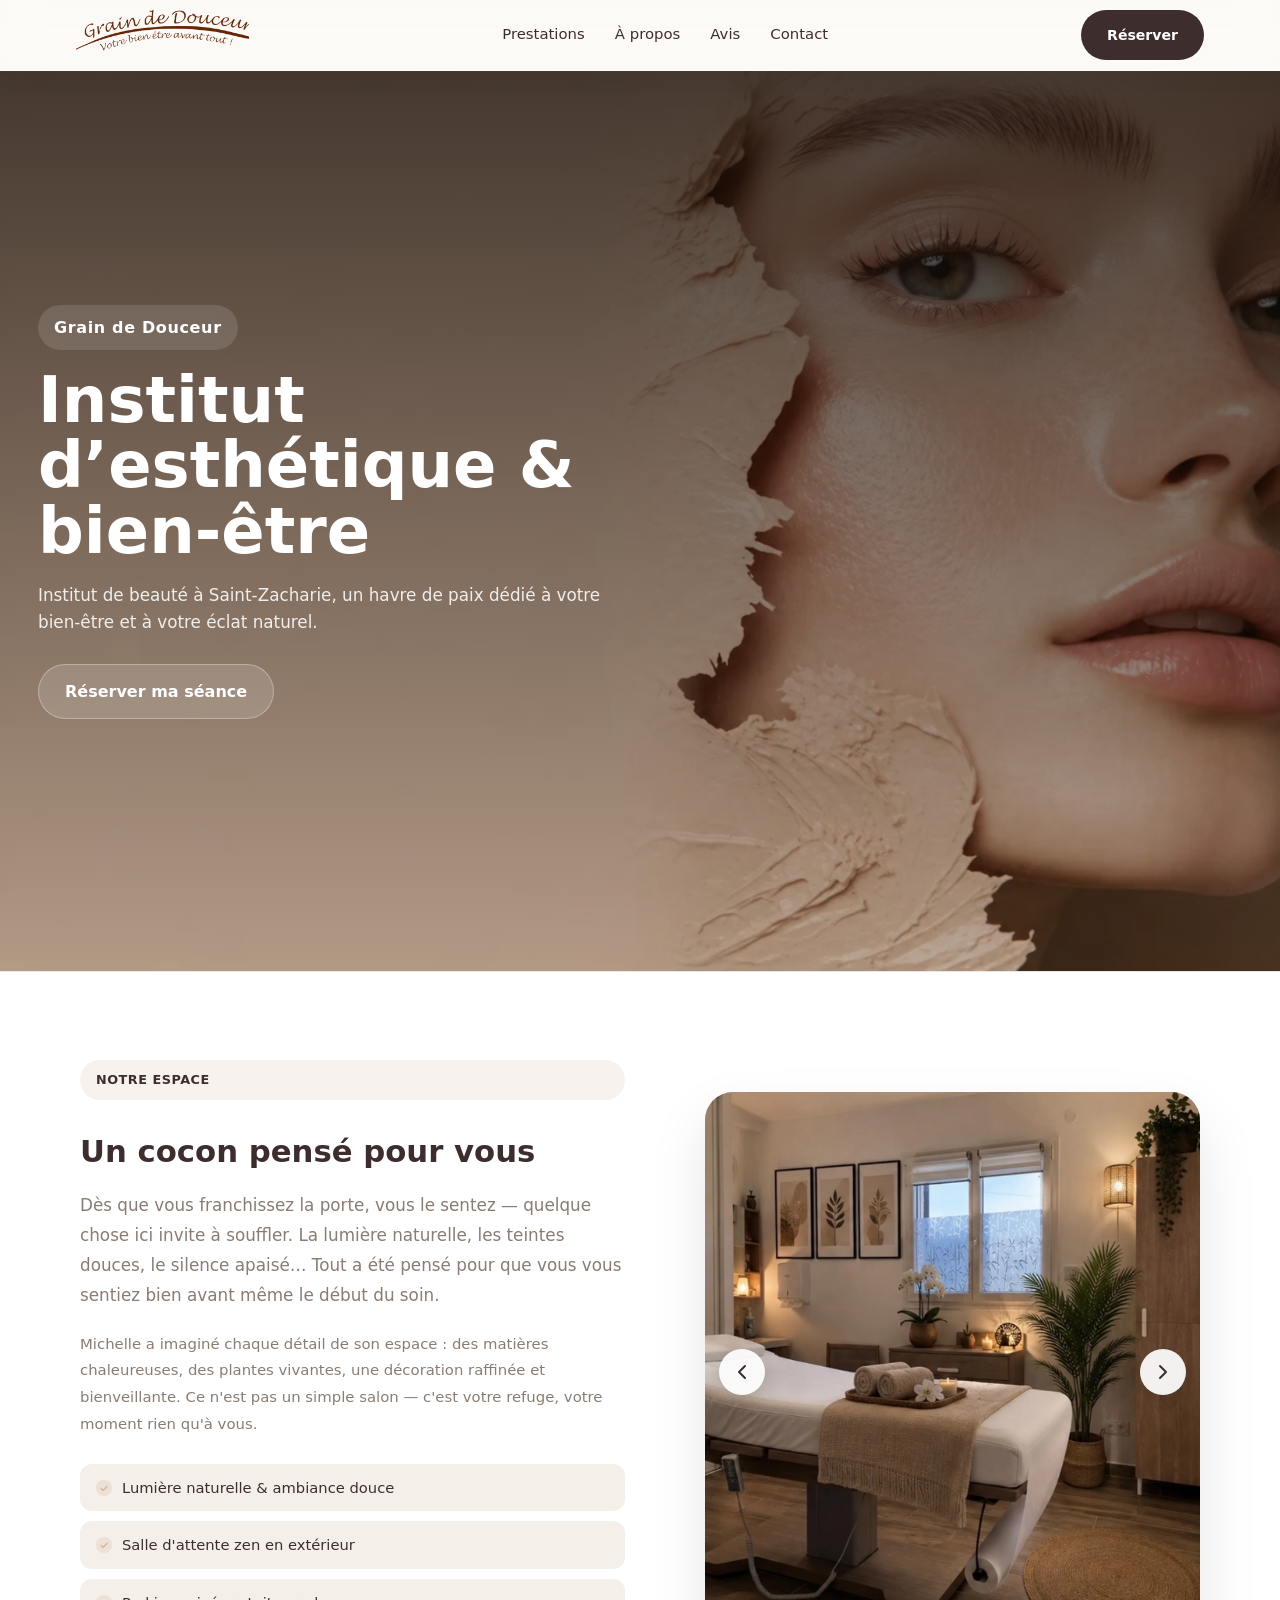
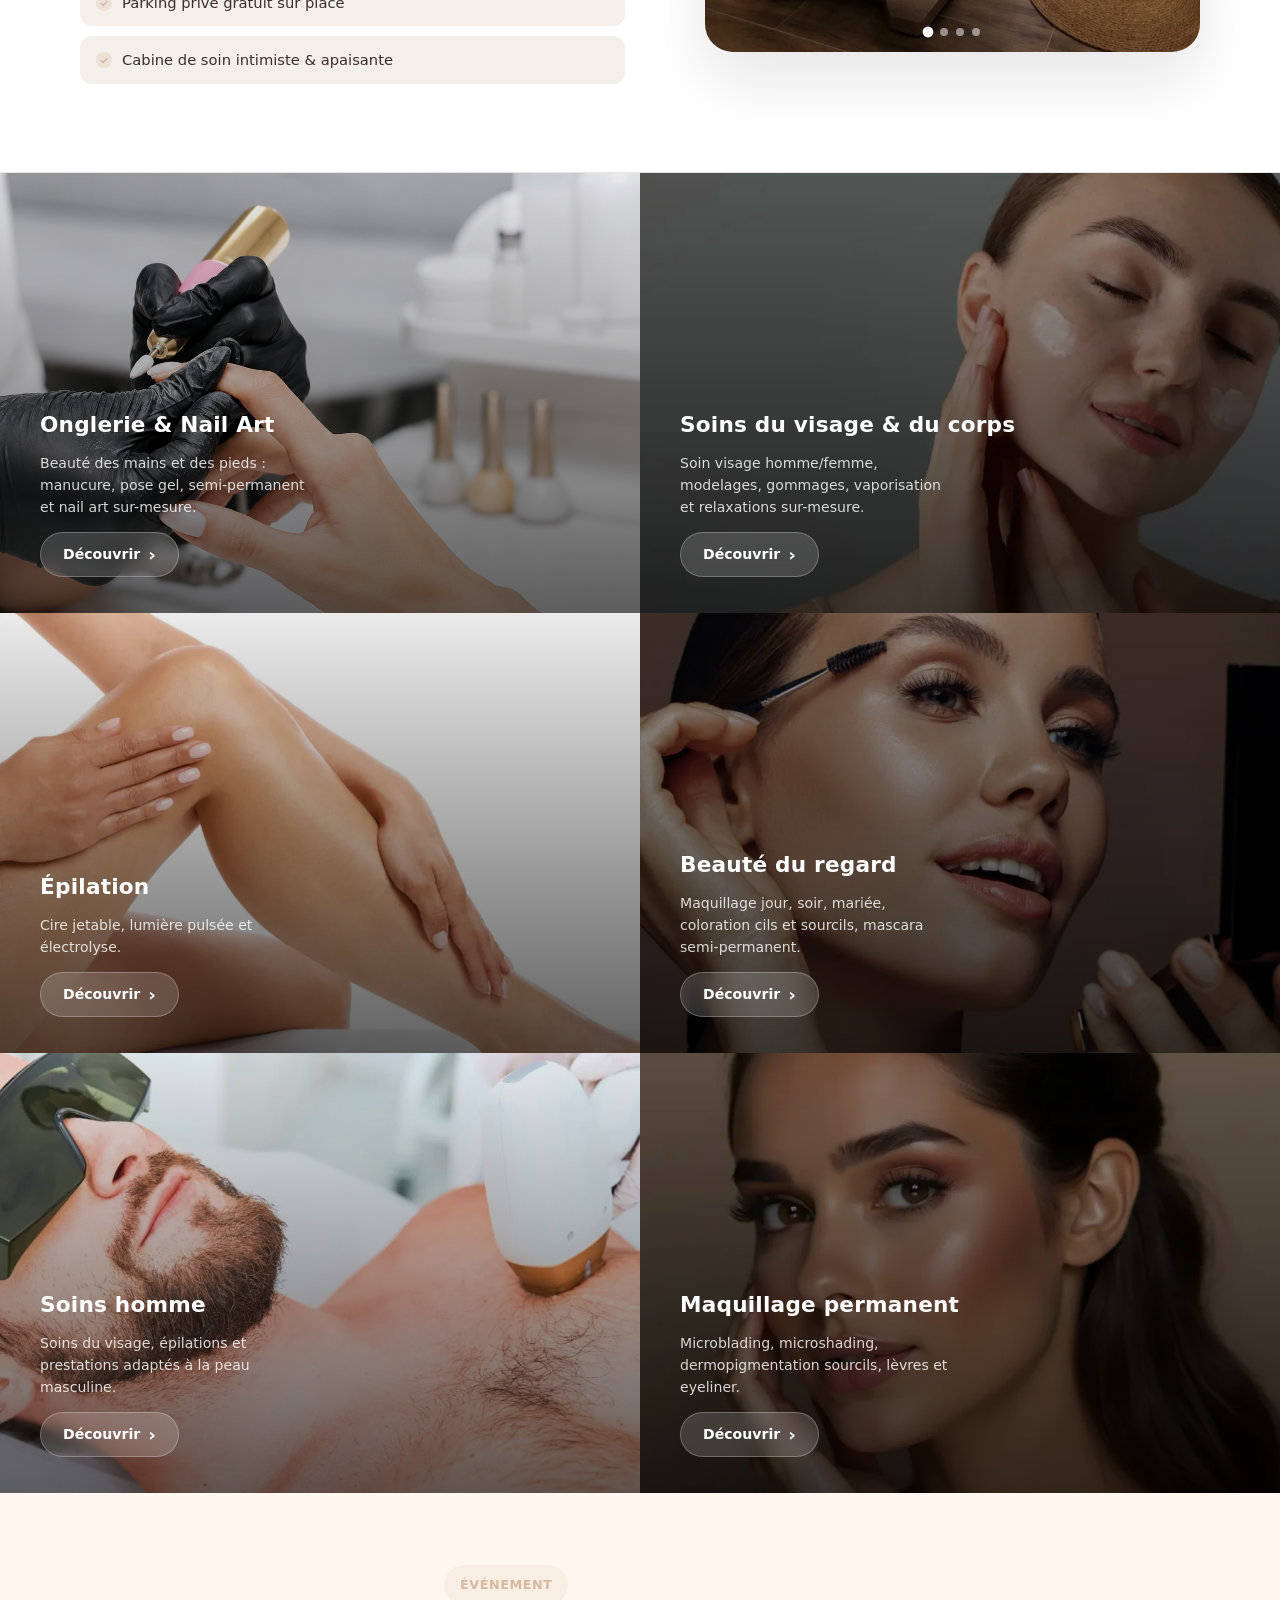
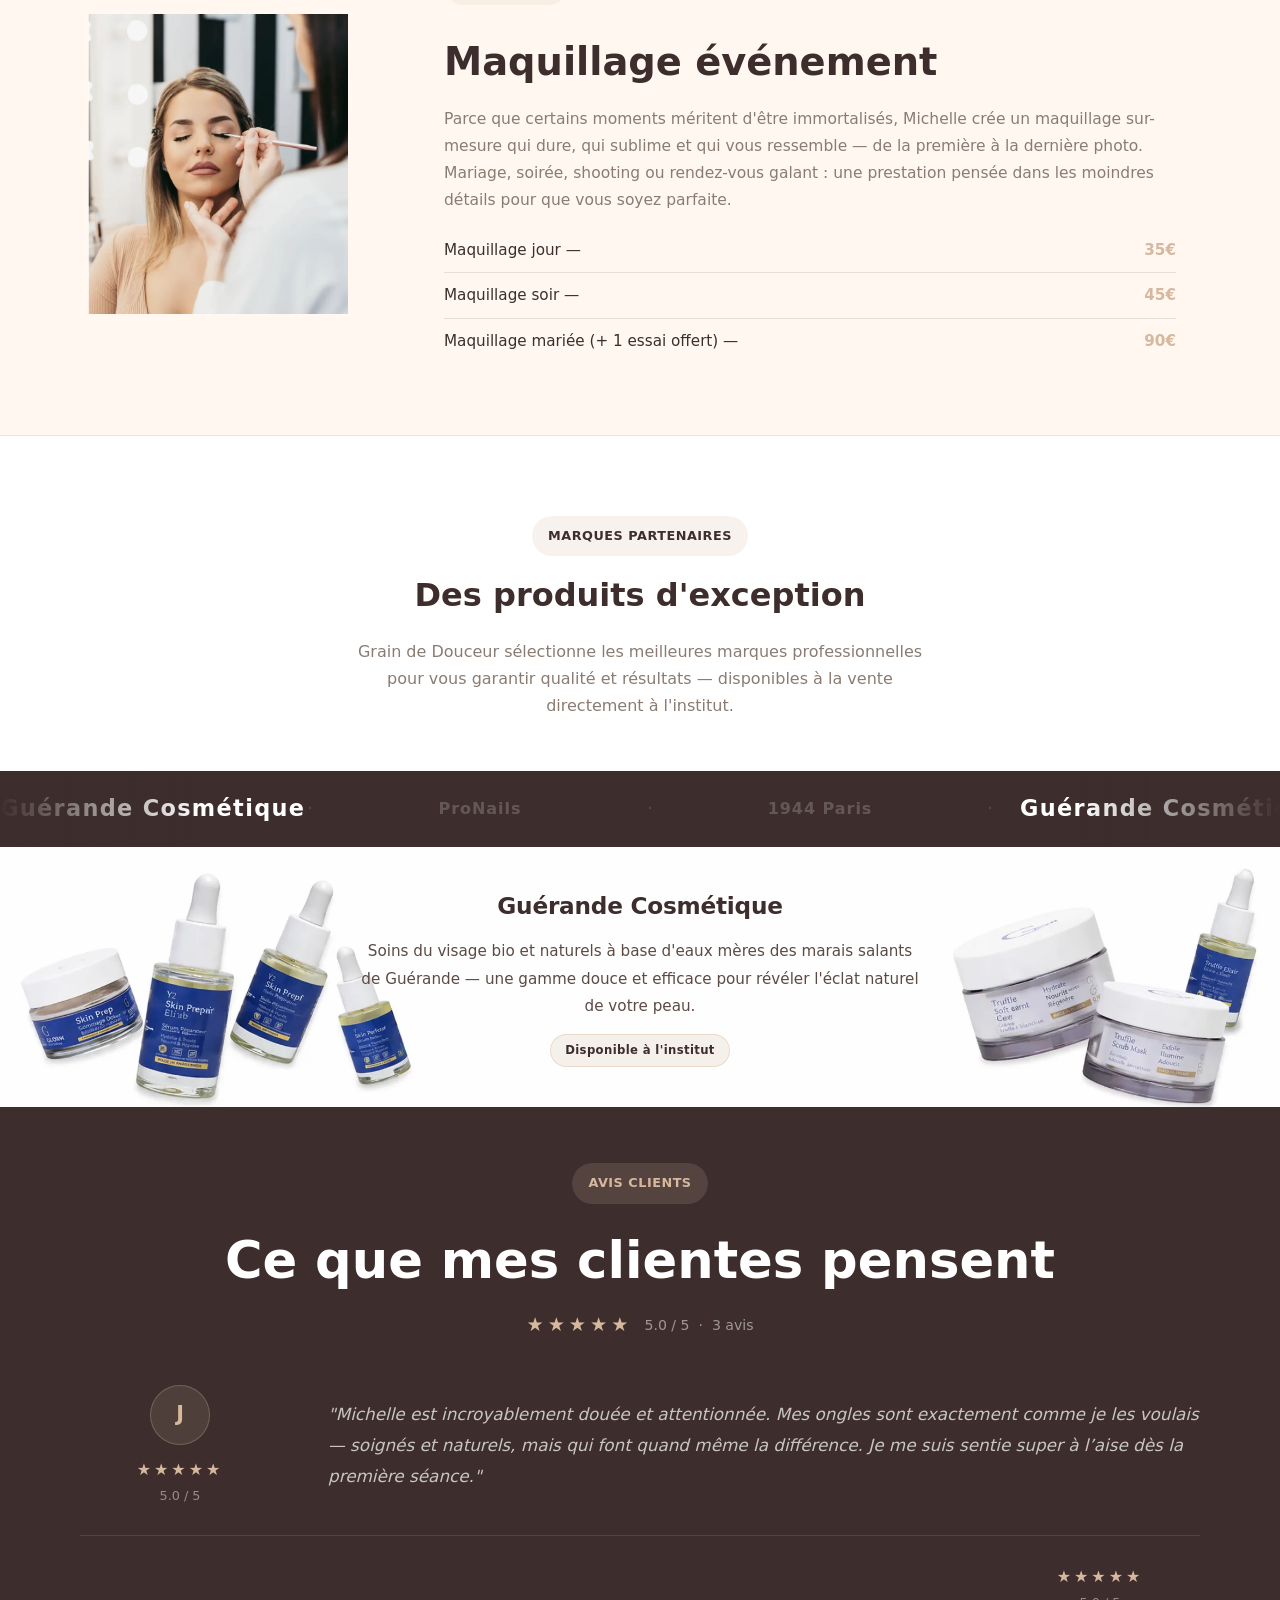
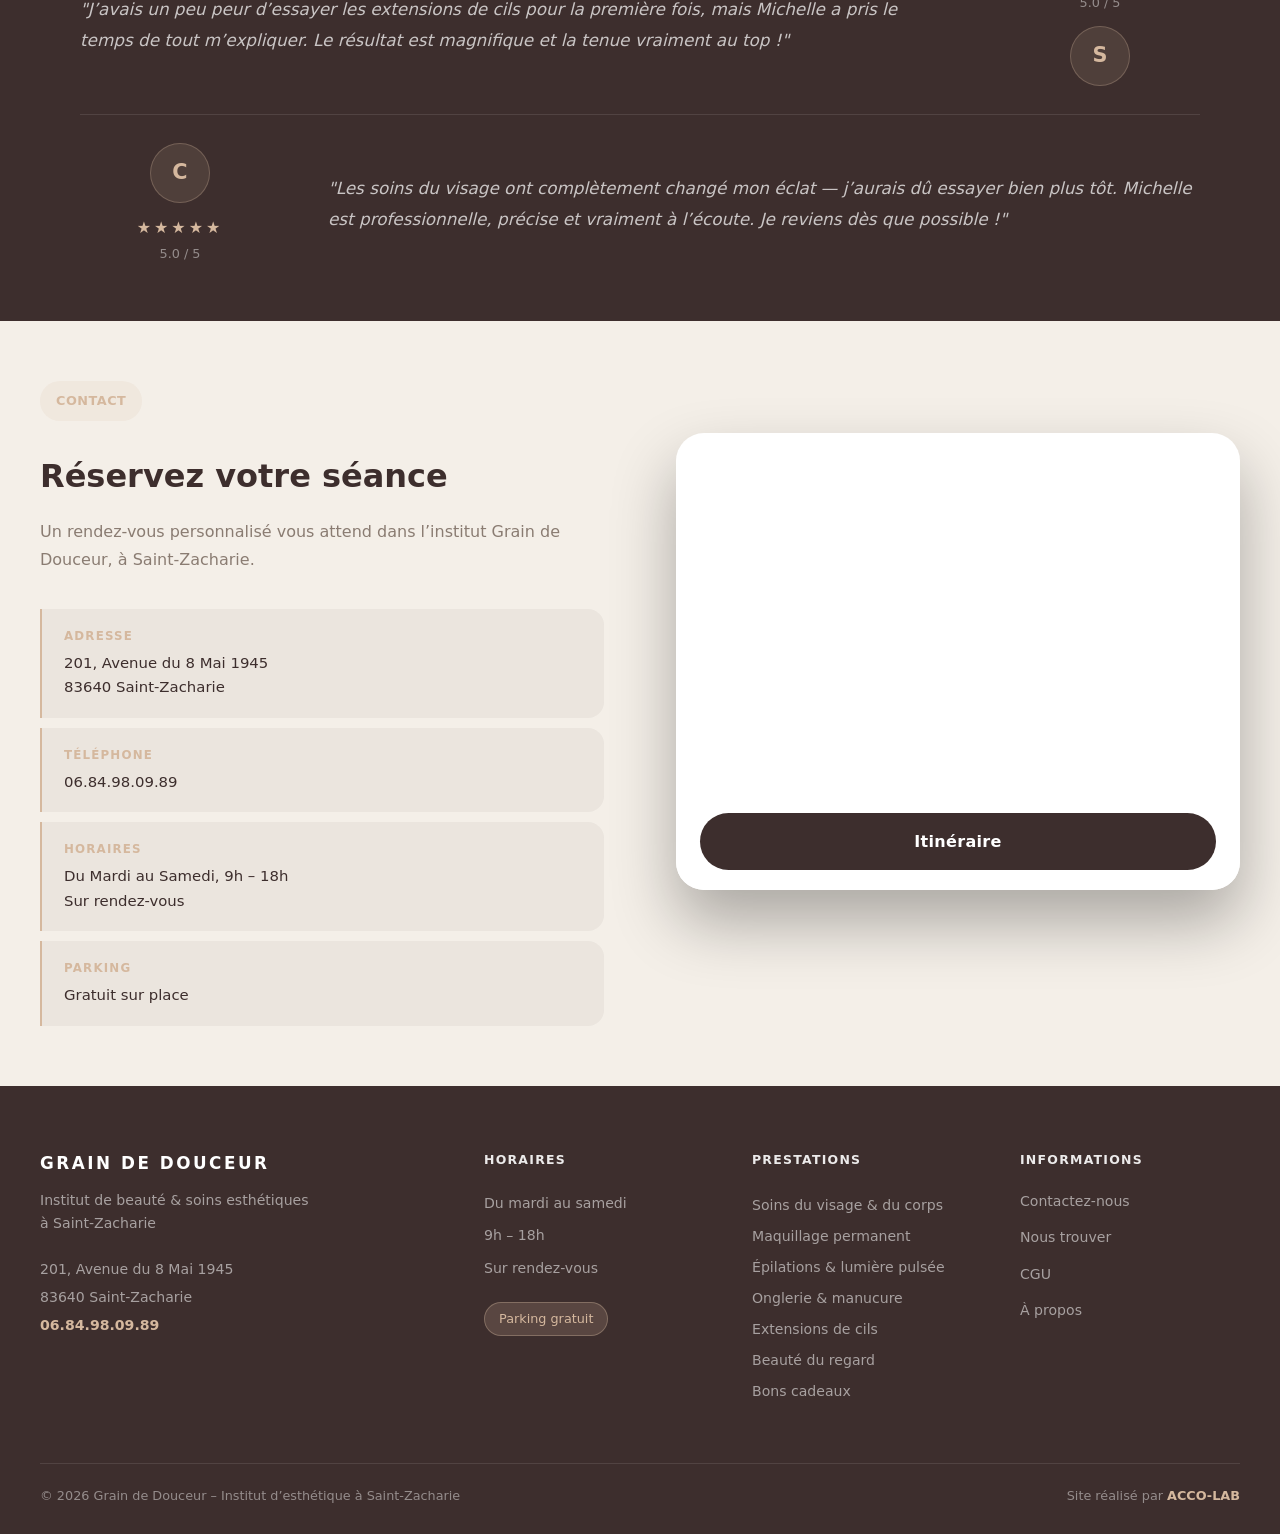
==== index.html @ 0d2d26eb "Map : zoom amélioré + bouton Itinéraire vers l'adresse du salon Co-Authored-By: Claude Sonnet 4.6 <n" ====
<!DOCTYPE html>
<html lang="fr">
<head>
  <meta charset="UTF-8" />
  <meta name="viewport" content="width=device-width, initial-scale=1.0" />
  <title>Esthéticienne - Page de présentation</title>
  <link rel="icon" type="image/x-icon" href="favicon.ico">
  <link rel="icon" type="image/png" sizes="32x32" href="image/favicon-32.png">
  <link rel="apple-touch-icon" sizes="180x180" href="image/favicon-180.png">
  <link rel="stylesheet" href="styles.css" />
</head>
<body>
  <header class="topnav">
    <div class="topnav-inner">
      <a href="index.html" class="topnav-logo">
        <img src="image/logo.png" alt="Grain de Douceur">
      </a>
      <nav class="topnav-links">
        <a href="#prestations">Prestations</a>
        <a href="a-propos.html">À propos</a>
        <a href="#avis">Avis</a>
        <a href="#contact">Contact</a>
      </nav>
      <button class="topnav-burger" aria-label="Menu" aria-expanded="false">
        <span></span><span></span><span></span>
      </button>
      <a href="#contact" class="button topnav-cta">Réserver</a>
    </div>
  </header>

  <section class="site-header">
      <div class="site-header-inner">
        <div class="header-copy">
          <span class="header-badge">Grain de Douceur</span>
          <h1>Institut d’esthétique & bien-être</h1>
          <p>Institut de beauté à Saint-Zacharie, un havre de paix dédié à votre bien-être et à votre éclat naturel.</p>
          <a href="#contact" class="button outline">Réserver ma séance</a>
        </div>
      </div>
    </section>

    <section class="lieu-block">
      <div class="lieu-inner">
        <div class="lieu-content">
          <span class="section-label">Notre espace</span>
          <h2>Un cocon pensé pour vous</h2>
          <p class="lieu-lead">Dès que vous franchissez la porte, vous le sentez — quelque chose ici invite à souffler. La lumière naturelle, les teintes douces, le silence apaisé… Tout a été pensé pour que vous vous sentiez bien avant même le début du soin.</p>
          <p class="lieu-text">Michelle a imaginé chaque détail de son espace : des matières chaleureuses, des plantes vivantes, une décoration raffinée et bienveillante. Ce n'est pas un simple salon — c'est votre refuge, votre moment rien qu'à vous.</p>
          <ul class="lieu-features">
            <li>
              <svg width="16" height="16" viewBox="0 0 16 16" fill="none" aria-hidden="true"><circle cx="8" cy="8" r="8" fill="#d5b89e" fill-opacity=".25"/><path d="M5 8.5l2 2 4-4" stroke="#d5b89e" stroke-width="1.5" stroke-linecap="round" stroke-linejoin="round"/></svg>
              Lumière naturelle &amp; ambiance douce
            </li>
            <li>
              <svg width="16" height="16" viewBox="0 0 16 16" fill="none" aria-hidden="true"><circle cx="8" cy="8" r="8" fill="#d5b89e" fill-opacity=".25"/><path d="M5 8.5l2 2 4-4" stroke="#d5b89e" stroke-width="1.5" stroke-linecap="round" stroke-linejoin="round"/></svg>
              Salle d'attente zen en extérieur
            </li>
            <li>
              <svg width="16" height="16" viewBox="0 0 16 16" fill="none" aria-hidden="true"><circle cx="8" cy="8" r="8" fill="#d5b89e" fill-opacity=".25"/><path d="M5 8.5l2 2 4-4" stroke="#d5b89e" stroke-width="1.5" stroke-linecap="round" stroke-linejoin="round"/></svg>
              Parking privé gratuit sur place
            </li>
            <li>
              <svg width="16" height="16" viewBox="0 0 16 16" fill="none" aria-hidden="true"><circle cx="8" cy="8" r="8" fill="#d5b89e" fill-opacity=".25"/><path d="M5 8.5l2 2 4-4" stroke="#d5b89e" stroke-width="1.5" stroke-linecap="round" stroke-linejoin="round"/></svg>
              Cabine de soin intimiste &amp; apaisante
            </li>
          </ul>
        </div>
        <div class="lieu-carousel" id="lieuCarousel" aria-label="Photos de l'institut">
          <div class="carousel-slides">
            <div class="carousel-slide active">
              <picture>
                <source srcset="image/Lieux/lieux1.webp" type="image/webp">
                <img src="image/Lieux/lieux1.jpg" alt="Espace onglerie – Institut Grain de Douceur" loading="lazy">
              </picture>
            </div>
            <div class="carousel-slide">
              <picture>
                <source srcset="image/Lieux/lieux2.webp" type="image/webp">
                <img src="image/Lieux/lieux2.jpg" alt="Espace boutique – Institut Grain de Douceur" loading="lazy">
              </picture>
            </div>
            <div class="carousel-slide">
              <picture>
                <source srcset="image/Lieux/lieux3.webp" type="image/webp">
                <img src="image/Lieux/lieux3.jpg" alt="Vue d'ensemble de l'institut Grain de Douceur" loading="lazy">
              </picture>
            </div>
            <div class="carousel-slide">
              <picture>
                <source srcset="image/Lieux/lieux4.webp" type="image/webp">
                <img src="image/Lieux/lieux4.jpg" alt="Cabine de soin – Institut Grain de Douceur" loading="lazy">
              </picture>
            </div>
          </div>
          <button class="carousel-btn carousel-prev" id="lieuPrev" aria-label="Photo précédente">
            <svg width="20" height="20" viewBox="0 0 20 20" fill="none"><path d="M13 4l-6 6 6 6" stroke="currentColor" stroke-width="2" stroke-linecap="round" stroke-linejoin="round"/></svg>
          </button>
          <button class="carousel-btn carousel-next" id="lieuNext" aria-label="Photo suivante">
            <svg width="20" height="20" viewBox="0 0 20 20" fill="none"><path d="M7 4l6 6-6 6" stroke="currentColor" stroke-width="2" stroke-linecap="round" stroke-linejoin="round"/></svg>
          </button>
          <div class="carousel-dots" id="lieuDots">
            <button class="carousel-dot active" data-idx="0" aria-label="Photo 1"></button>
            <button class="carousel-dot" data-idx="1" aria-label="Photo 2"></button>
            <button class="carousel-dot" data-idx="2" aria-label="Photo 3"></button>
            <button class="carousel-dot" data-idx="3" aria-label="Photo 4"></button>
          </div>
        </div>
      </div>
    </section>

  <section class="services-block" id="prestations">
      <div class="page-grid">
        <article class="page-card">
          <a href="onglerie-manucure.html">
            <div class="page-card-image">
              <picture>
                <source srcset="image/Presta/onglerie.webp" type="image/webp">
                <img src="image/Presta/onglerie.jpg" alt="Onglerie manucure" loading="lazy">
              </picture>
            </div>
            <div class="page-card-content">
              <span class="page-card-label">Onglerie</span>
              <h3>Onglerie & Nail Art</h3>
              <p>Beauté des mains et des pieds : manucure, pose gel, semi-permanent et nail art sur-mesure.</p>
              <span class="page-card-link">Découvrir</span>
            </div>
          </a>
        </article>
        <article class="page-card">
          <a href="soins-du-visage.html">
            <div class="page-card-image">
              <picture>
                <source srcset="image/Presta/soins-visage.webp" type="image/webp">
                <img src="image/Presta/soins-visage.jpg" alt="Soins du visage" loading="lazy">
              </picture>
            </div>
            <div class="page-card-content">
              <span class="page-card-label">Soins</span>
              <h3>Soins du visage & du corps</h3>
              <p>Soin visage homme/femme, modelages, gommages, vaporisation et relaxations sur-mesure.</p>
              <span class="page-card-link">Découvrir</span>
            </div>
          </a>
        </article>
        <article class="page-card">
          <a href="epilations-cire-jetableepilation-definitive-lumiere-pulsee.html">
            <div class="page-card-image">
              <picture>
                <source srcset="image/Presta/epilation.webp" type="image/webp">
                <img src="image/Presta/epilation.jpg" alt="Épilation cire" loading="lazy">
              </picture>
            </div>
            <div class="page-card-content">
              <span class="page-card-label">Épilations</span>
              <h3>Épilation</h3>
              <p>Cire jetable, lumière pulsée et électrolyse.</p>
              <span class="page-card-link">Découvrir</span>
            </div>
          </a>
        </article>
        <article class="page-card">
          <a href="maquillage.html">
            <div class="page-card-image">
              <picture>
                <source srcset="image/Presta/maquillage.webp" type="image/webp">
                <img src="image/Presta/maquillage.jpg" alt="Beauté du regard" loading="lazy">
              </picture>
            </div>
            <div class="page-card-content">
              <span class="page-card-label">Regard</span>
              <h3>Beauté du regard</h3>
              <p>Maquillage jour, soir, mariée, coloration cils et sourcils, mascara semi-permanent.</p>
              <span class="page-card-link">Découvrir</span>
            </div>
          </a>
        </article>
        <article class="page-card">
          <a href="soins-homme.html">
            <div class="page-card-image">
              <picture>
                <source srcset="image/Presta/soin-homme.webp" type="image/webp">
                <img src="image/Presta/soin-homme.jpg" alt="Soins homme" loading="lazy">
              </picture>
            </div>
            <div class="page-card-content">
              <span class="page-card-label">Homme</span>
              <h3>Soins homme</h3>
              <p>Soins du visage, épilations et prestations adaptés à la peau masculine.</p>
              <span class="page-card-link">Découvrir</span>
            </div>
          </a>
        </article>
        <article class="page-card">
          <a href="maquillage-permanent.html">
            <div class="page-card-image">
              <picture>
                <source srcset="image/Presta/maquillage-permanent.webp" type="image/webp">
                <img src="image/Presta/maquillage-permanent.jpg" alt="Maquillage permanent" loading="lazy">
              </picture>
            </div>
            <div class="page-card-content">
              <span class="page-card-label">Permanent</span>
              <h3>Maquillage permanent</h3>
              <p>Microblading, microshading, dermopigmentation sourcils, lèvres et eyeliner.</p>
              <span class="page-card-link">Découvrir</span>
            </div>
          </a>
        </article>
      </div>
    </section>

  <section class="evenement-block">
    <div class="evenement-inner">
      <div class="evenement-visual">
        <img src="image/maquillageevent.webp" alt="Maquillage événement">
      </div>
      <div class="evenement-content">
        <span class="section-label" style="color:var(--accent);background:rgba(213,184,158,0.15);">Événement</span>
        <h2>Maquillage événement</h2>
        <p>Parce que certains moments méritent d'être immortalisés, Michelle crée un maquillage sur-mesure qui dure, qui sublime et qui vous ressemble — de la première à la dernière photo. Mariage, soirée, shooting ou rendez-vous galant : une prestation pensée dans les moindres détails pour que vous soyez parfaite.</p>
        <ul class="evenement-tarifs">
          <li>Maquillage jour — <span>35€</span></li>
          <li>Maquillage soir — <span>45€</span></li>
          <li>Maquillage mariée (+ 1 essai offert) — <span>90€</span></li>
        </ul>

      </div>
    </div>
  </section>

  <section class="brands-block">
    <div class="brands-block-inner">
      <div class="section-heading centered">
        <span class="section-label">Marques partenaires</span>
        <h2>Des produits d'exception</h2>
        <p>Grain de Douceur sélectionne les meilleures marques professionnelles pour vous garantir qualité et résultats — disponibles à la vente directement à l'institut.</p>
      </div>
    </div>
    <div class="brands-ticker-band" id="brandsTickerBand">
      <div class="brands-ticker-track" id="brandsTickerTrack"></div>
    </div>
    <div class="brands-visual" id="brandsVisual">
      <div class="brands-bg active" data-bg="0" style="background-image:url('image/produitfond/guerandcosmetique.webp')"></div>
      <div class="brands-bg" data-bg="1" style="background-image:url('image/produitfond/pronails.webp')"></div>
      <div class="brands-bg" data-bg="2" style="background-image:url('image/produitfond/paris1944.webp')"></div>
      <div class="brands-visual-overlay"></div>
      <div class="brands-block-inner brands-spotlight-inner">
        <div class="brand-spotlight" id="brandSpotlight">
          <h3 class="spotlight-name" id="spotlightName"></h3>
          <p class="spotlight-desc" id="spotlightDesc"></p>
          <span class="brand-badge">Disponible à l'institut</span>
        </div>
      </div>
    </div>
  </section>

  <section class="reviews-block" id="avis">
    <div class="reviews-inner">

      <div class="reviews-header">
        <span class="section-label reviews-label">Avis clients</span>
        <h2>Ce que mes clientes pensent</h2>
        <div class="reviews-stars-row">
          <span class="reviews-stars-big">★★★★★</span>
          <span class="reviews-global-score">5.0 / 5 &nbsp;·&nbsp; 3 avis</span>
        </div>
      </div>

      <div class="reviews-list">

        <!-- Review 1 : gauche -->
        <div class="review-row">
          <div class="review-meta-row">
            <div class="review-avatar">J</div>
            <div class="review-stars-wrap">
              <div class="review-stars">★★★★★</div>
              <span class="review-score">5.0 / 5</span>
            </div>
          </div>
          <blockquote class="review-quote">"Michelle est incroyablement douée et attentionnée. Mes ongles sont exactement comme je les voulais — soignés et naturels, mais qui font quand même la différence. Je me suis sentie super à l’aise dès la première séance."</blockquote>
        </div>

        <div class="reviews-divider"></div>

        <!-- Review 2 : droite -->
        <div class="review-row review-row--right">
          <div class="review-meta-row">
            <div class="review-stars-wrap">
              <div class="review-stars">★★★★★</div>
              <span class="review-score">5.0 / 5</span>
            </div>
            <div class="review-avatar">S</div>
          </div>
          <blockquote class="review-quote">"J’avais un peu peur d’essayer les extensions de cils pour la première fois, mais Michelle a pris le temps de tout m’expliquer. Le résultat est magnifique et la tenue vraiment au top !"</blockquote>
        </div>

        <div class="reviews-divider"></div>

        <!-- Review 3 : gauche -->
        <div class="review-row">
          <div class="review-meta-row">
            <div class="review-avatar">C</div>
            <div class="review-stars-wrap">
              <div class="review-stars">★★★★★</div>
              <span class="review-score">5.0 / 5</span>
            </div>
          </div>
          <blockquote class="review-quote">"Les soins du visage ont complètement changé mon éclat — j’aurais dû essayer bien plus tôt. Michelle est professionnelle, précise et vraiment à l’écoute. Je reviens dès que possible !"</blockquote>
        </div>

      </div>
    </div>
  </section>

  <section class="contact-block" id="contact">
    <div class="contact-inner">
      <div class="contact-copy">
        <span class="section-label contact-label">Contact</span>
        <h2>Réservez votre séance</h2>
        <p>Un rendez-vous personnalisé vous attend dans l’institut Grain de Douceur, à Saint-Zacharie.</p>
        <div class="contact-info-list">
          <div class="contact-info-item">
            <strong>Adresse</strong>
            <span>201, Avenue du 8 Mai 1945<br>83640 Saint-Zacharie</span>
          </div>
          <div class="contact-info-item">
            <strong>Téléphone</strong>
            <a href="tel:+33684980989">06.84.98.09.89</a>
          </div>
          <div class="contact-info-item">
            <strong>Horaires</strong>
            <span>Du Mardi au Samedi, 9h – 18h<br>Sur rendez-vous</span>
          </div>
          <div class="contact-info-item">
            <strong>Parking</strong>
            <span>Gratuit sur place</span>
          </div>
        </div>
      </div>
      <div class="contact-map">
        <iframe
          src="https://maps.google.com/maps?q=201+Avenue+du+8+Mai+1945,+83640+Saint-Zacharie,+France&output=embed&z=17&hl=fr"
          width="100%"
          height="360"
          style="border:0; display:block;"
          allowfullscreen=""
          loading="lazy"
          referrerpolicy="no-referrer-when-downgrade"
          title="Institut Grain de Douceur – Saint-Zacharie">
        </iframe>
        <div class="contact-map-cta">
          <a href="https://www.google.com/maps/dir/?api=1&destination=201+Avenue+du+8+Mai+1945%2C+83640+Saint-Zacharie%2C+France" target="_blank" rel="noopener noreferrer" class="button contact-map-btn">Itinéraire</a>
        </div>
      </div>
    </div>
  </section>

  <footer class="footer-main">
    <div class="footer-inner">
      <div class="footer-brand">
        <span class="footer-logo">Grain de Douceur</span>
        <p>Institut de beauté & soins esthétiques<br>à Saint-Zacharie</p>
        <address>
          201, Avenue du 8 Mai 1945<br>
          83640 Saint-Zacharie<br>
          <a href="tel:+33684980989">06.84.98.09.89</a>
        </address>
      </div>
      <div class="footer-col">
        <h4>Horaires</h4>
        <p>Du mardi au samedi</p>
        <p>9h – 18h</p>
        <p>Sur rendez-vous</p>
        <span class="footer-parking">Parking gratuit</span>
      </div>
      <div class="footer-col">
        <h4>Prestations</h4>
        <ul>
          <li>Soins du visage & du corps</li>
          <li>Maquillage permanent</li>
          <li>Épilations & lumière pulsée</li>
          <li>Onglerie & manucure</li>
          <li>Extensions de cils</li>
          <li>Beauté du regard</li>
          <li>Bons cadeaux</li>
        </ul>
      </div>
      <div class="footer-col">
        <h4>Informations</h4>
        <nav class="footer-links">
          <a href="index.html#contact">Contactez-nous</a>
          <a href="index.html#contact">Nous trouver</a>
          <a href="cgu.html">CGU</a>
          <a href="a-propos.html">À propos</a>
        </nav>
      </div>
    </div>
    <div class="footer-bottom">
      <span>© 2026 Grain de Douceur – Institut d’esthétique à Saint-Zacharie</span>
      <span>Site réalisé par <a href="https://acco-lab.fr/" target="_blank" rel="noopener noreferrer">ACCO-LAB</a></span>
    </div>
  </footer>

<script>
(function () {
  var slides  = document.querySelectorAll('.carousel-slide');
  var dots    = document.querySelectorAll('.carousel-dot');
  var prevBtn = document.getElementById('lieuPrev');
  var nextBtn = document.getElementById('lieuNext');
  if (!slides.length || !prevBtn || !nextBtn) return;

  var current = 0;

  function goTo(idx) {
    slides[current].classList.remove('active');
    dots[current].classList.remove('active');
    current = (idx + slides.length) % slides.length;
    slides[current].classList.add('active');
    dots[current].classList.add('active');
  }

  prevBtn.addEventListener('click', function () { goTo(current - 1); });
  nextBtn.addEventListener('click', function () { goTo(current + 1); });
  dots.forEach(function (dot) {
    dot.addEventListener('click', function () { goTo(+this.getAttribute('data-idx')); });
  });

  setInterval(function () { goTo(current + 1); }, 4500);
}());
</script>

<script>
(function () {
  var brands = [
    {
      name: 'Guérande Cosmétique',
      desc: 'Soins du visage bio et naturels à base d\'eaux mères des marais salants de Guérande — une gamme douce et efficace pour révéler l\'éclat naturel de votre peau.'
    },
    {
      name: 'ProNails',
      desc: 'La référence en onglerie professionnelle — des formules premium pour une tenue parfaite, une couleur longue durée et une santé optimale de vos ongles.'
    },
    {
      name: '1944 Paris',
      desc: 'Maquillage haut de gamme alliant beauté et soin — des formules longue tenue qui subliment et prennent soin de votre peau tout au long de la journée.'
    }
  ];

  // Ces valeurs doivent correspondre aux width CSS de .ticker-brand et .ticker-sep
  var BRAND_W = 280;
  var SEP_W   = 60;
  var SLOT_W  = BRAND_W + SEP_W;           // 340px par marque
  var SET_W   = brands.length * SLOT_W;    // 1020px (1 jeu complet)
  var COPIES  = 3;                          // 3 jeux → track width = 3060px
  var DURATION_S = 12;                      // durée d'un cycle complet
  var BRAND_MS   = DURATION_S / brands.length * 1000; // 4000ms par marque

  var band        = document.getElementById('brandsTickerBand');
  var track       = document.getElementById('brandsTickerTrack');
  var spotlightEl = document.getElementById('brandSpotlight');
  var spotName    = document.getElementById('spotlightName');
  var spotDesc    = document.getElementById('spotlightDesc');
  var bgEls       = document.querySelectorAll('.brands-bg');

  if (!band || !track) return;

  // Construction du track avec 3 copies identiques
  for (var c = 0; c < COPIES; c++) {
    brands.forEach(function (b, i) {
      var el = document.createElement('span');
      el.className = 'ticker-brand';
      el.textContent = b.name;
      el.setAttribute('data-brand-idx', i);
      track.appendChild(el);
      var sep = document.createElement('span');
      sep.className = 'ticker-sep';
      sep.setAttribute('aria-hidden', 'true');
      sep.textContent = '·';
      track.appendChild(sep);
    });
  }

  // Largeur fixe du track → -33.333% = exactement -SET_W
  track.style.width = (COPIES * SET_W) + 'px';

  // Calcul du décalage initial pour centrer la marque 0 au démarrage
  // La marque 0 du 2e jeu est à : SET_W + BRAND_W/2 depuis le bord gauche du track
  // On veut qu'elle soit à bandW/2 (centre du bandeau)
  // → translateX nécessaire = -(SET_W + BRAND_W/2 - bandW/2)
  // → délai = -distance / vitesse
  var bandW  = band.offsetWidth || window.innerWidth;
  var speed  = SET_W / DURATION_S; // px/s
  var offset = SET_W + BRAND_W / 2 - bandW / 2;
  var delayS = -(offset / speed);

  // Lancement de l'animation CSS (boucle parfaitement fluide via keyframes)
  track.style.animationName           = 'tickerScroll';
  track.style.animationDuration       = DURATION_S + 's';
  track.style.animationTimingFunction = 'linear';
  track.style.animationIterationCount = 'infinite';
  track.style.animationDelay          = delayS + 's';

  // Gestion de la description et de la classe active
  var brandEls = track.querySelectorAll('.ticker-brand');
  var current  = 0;
  var spotTimer;

  function updateActive(idx) {
    brandEls.forEach(function (el) {
      el.classList.toggle('active', +el.getAttribute('data-brand-idx') === idx);
    });
    bgEls.forEach(function (el) {
      el.classList.toggle('active', +el.getAttribute('data-bg') === idx);
    });
  }

  function showSpotlight(idx) {
    spotlightEl.classList.remove('visible');
    clearTimeout(spotTimer);
    spotTimer = setTimeout(function () {
      spotName.textContent = brands[idx].name;
      spotDesc.textContent = brands[idx].desc;
      spotlightEl.classList.add('visible');
    }, 300);
  }

  // Initialisation
  updateActive(0);
  spotName.textContent = brands[0].name;
  spotDesc.textContent = brands[0].desc;
  setTimeout(function () { spotlightEl.classList.add('visible'); }, 120);

  // Synchronisation avec l'animation CSS (même cadence)
  setInterval(function () {
    current = (current + 1) % brands.length;
    updateActive(current);
    showSpotlight(current);
  }, BRAND_MS);
}());
</script>
<script src="nav.js"></script>
</body>
</html>
---- styles.css ----
:root {
  --bg: #f4efe8;
  --surface: #fff7f0;
  --text: #3d2e2d;
  --muted: #8a7c72;
  --border: rgba(61, 46, 45, 0.12);
  --accent: #d5b89e;
}

* {
  box-sizing: border-box;
}

html {
  overflow-x: clip;
}

body {
  margin: 0;
  min-height: 100%;
  font-family: Inter, system-ui, sans-serif;
  color: var(--text);
  background: var(--bg);
}

body {
  line-height: 1.6;
}


/* ── Navigation verre ─────────────────────────────────── */
.topnav {
  position: sticky;
  top: 0;
  z-index: 100;
  background: rgba(255, 255, 255, 0.68);
  backdrop-filter: blur(20px) saturate(160%);
  -webkit-backdrop-filter: blur(20px) saturate(160%);
  border-bottom: 1px solid rgba(255, 255, 255, 0.38);
  box-shadow: 0 1px 24px rgba(61, 46, 45, 0.07);
}

.topnav-inner {
  max-width: 1200px;
  margin: 0 auto;
  padding: 0 36px;
  height: 70px;
  display: flex;
  align-items: center;
  justify-content: space-between;
  gap: 24px;
}

.topnav-logo {
  display: flex;
  align-items: center;
  flex-shrink: 0;
  text-decoration: none;
}

.topnav-logo img {
  height: 52px;
  width: auto;
  display: block;
}

.topnav-links {
  display: flex;
  gap: 30px;
  align-items: center;
}

.topnav-links a {
  color: var(--text);
  text-decoration: none;
  font-weight: 500;
  font-size: 0.93rem;
  transition: color 0.2s;
}

.topnav-links a:hover {
  color: var(--accent);
}

.topnav-cta {
  padding: 10px 22px;
  font-size: 0.88rem;
  flex-shrink: 0;
}

/* ── Dropdown Prestations ─────────────────────────────── */
.topnav-dropdown {
  position: relative;
}

.topnav-dropdown-trigger {
  display: flex;
  align-items: center;
  gap: 5px;
  cursor: pointer;
}

.topnav-caret {
  transition: transform 0.2s;
  flex-shrink: 0;
}

.topnav-dropdown:hover .topnav-caret,
.topnav-dropdown.open .topnav-caret {
  transform: rotate(180deg);
}

.topnav-dropdown-menu {
  display: none;
  position: absolute;
  top: calc(100% + 14px);
  left: 50%;
  transform: translateX(-50%);
  background: rgba(255, 255, 255, 0.97);
  backdrop-filter: blur(20px) saturate(160%);
  -webkit-backdrop-filter: blur(20px) saturate(160%);
  border: 1px solid var(--border);
  border-radius: 14px;
  padding: 8px 0;
  min-width: 260px;
  box-shadow: 0 8px 32px rgba(61, 46, 45, 0.13);
  z-index: 200;
}

.topnav-dropdown-menu a {
  display: block;
  padding: 11px 20px;
  font-size: 0.88rem;
  font-weight: 500;
  color: var(--text);
  text-decoration: none;
  white-space: nowrap;
  transition: background 0.15s, color 0.15s;
}

.topnav-dropdown-menu a:hover {
  background: rgba(213, 184, 158, 0.15);
  color: var(--accent);
}

.topnav-dropdown:hover .topnav-dropdown-menu,
.topnav-dropdown.open .topnav-dropdown-menu {
  display: block;
}

/* ── Hamburger ─────────────────────────────────────────── */
.topnav-burger {
  display: none;
  flex-direction: column;
  justify-content: center;
  gap: 5px;
  background: none;
  border: none;
  cursor: pointer;
  padding: 6px;
  flex-shrink: 0;
}

.topnav-burger span {
  display: block;
  width: 22px;
  height: 2px;
  background: var(--text);
  border-radius: 2px;
  transition: transform 0.25s, opacity 0.2s;
}

.topnav-burger.open span:nth-child(1) { transform: translateY(7px) rotate(45deg); }
.topnav-burger.open span:nth-child(2) { opacity: 0; }
.topnav-burger.open span:nth-child(3) { transform: translateY(-7px) rotate(-45deg); }

/* ── Mobile nav ────────────────────────────────────────── */
@media (max-width: 768px) {
  .topnav-inner { padding: 0 20px; }
  .topnav-logo img { height: 42px; }
  .topnav-burger { display: flex; }
  .topnav-cta { display: none; }

  .topnav-links {
    display: none;
    position: absolute;
    top: 70px;
    left: 0;
    right: 0;
    flex-direction: column;
    background: rgba(255, 255, 255, 0.98);
    border-bottom: 1px solid var(--border);
    box-shadow: 0 8px 24px rgba(61, 46, 45, 0.1);
    padding: 8px 0 16px;
    gap: 0;
    z-index: 150;
  }

  .topnav-links.open { display: flex; }

  .topnav-links > a,
  .topnav-dropdown-trigger {
    padding: 13px 24px;
    border-bottom: 1px solid var(--border);
    font-size: 0.95rem;
  }

  .topnav-dropdown { width: 100%; }

  .topnav-dropdown-menu {
    position: static;
    transform: none;
    box-shadow: none;
    border: none;
    border-radius: 0;
    padding: 4px 0;
    background: rgba(213, 184, 158, 0.08);
    min-width: 0;
    width: 100%;
    display: none;
  }

  .topnav-dropdown.open .topnav-dropdown-menu { display: block; }

  .topnav-dropdown-menu a {
    padding: 10px 36px;
    font-size: 0.88rem;
    border-bottom: none;
  }

  .topnav-links > a:last-child { border-bottom: none; }
}

.page {
  width: 100%;
  margin: 0;
  padding: 0;
}

.page-header {
  width: 100%;
  padding: 20px 0 0;
  background: #fff;
  position: sticky;
  top: 0;
  z-index: 20;
  border-bottom: 1px solid rgba(61, 46, 45, 0.06);
}

.page-header-inner {
  width: min(1200px, 100%);
  margin: 0 auto;
  display: flex;
  align-items: center;
  justify-content: space-between;
  gap: 20px;
  padding: 0 20px;
}

.page-logo {
  font-weight: 700;
  letter-spacing: 0.15em;
  color: var(--text);
  text-decoration: none;
}

.page-nav {
  display: flex;
  flex-wrap: wrap;
  gap: 18px;
}

.page-nav a {
  color: var(--text);
  text-decoration: none;
  font-weight: 500;
}

.page-nav a:hover {
  color: var(--accent);
}

.site-header {
  width: 100vw;
  position: relative;
  left: 50%;
  right: 50%;
  margin-left: -50vw;
  margin-right: -50vw;
  padding: 42px 38px 60px;
  background-image: url("image/header.webp");
  background-size: cover;
  background-position: center;
  background-repeat: no-repeat;
  overflow: hidden;
  min-height: 100vh;
  margin-bottom: 0;
  display: grid;
  gap: 24px;
  border-radius: 0;
}

.page-detail {
  width: 100%;
  margin: 0;
  padding: 0;
  background: var(--bg);
  border-radius: 0;
  box-shadow: 0 18px 40px rgba(25, 21, 18, 0.05);
}

.hero-block {
  margin-top: 40px;
}

.apropos-block {
  margin-top: 0;
  width: 100vw;
  position: relative;
  left: 50%;
  margin-left: -50vw;
}

.apropos-inner {
  display: grid;
  grid-template-columns: minmax(0, 380px) 1fr;
  min-height: 420px;
}

.apropos-image {
  position: relative;
  overflow: hidden;
}

.apropos-image picture,
.apropos-image img {
  display: block;
  width: 100%;
  height: 100%;
  object-fit: cover;
}

.apropos-content {
  padding: 60px 72px 60px 64px;
  background: #fff;
  display: flex;
  flex-direction: column;
  justify-content: center;
  gap: 18px;
}

.apropos-content h2 {
  margin: 0;
  font-size: clamp(1.8rem, 2.4vw, 2.4rem);
  line-height: 1.15;
}

.apropos-lead {
  margin: 0;
  font-size: 1.05rem;
  color: var(--muted);
  line-height: 1.75;
}

.apropos-text {
  margin: 0;
  color: var(--muted);
  line-height: 1.75;
  font-size: 0.95rem;
}

.apropos-values {
  display: flex;
  flex-direction: column;
  gap: 10px;
  margin: 6px 0;
}

.apropos-value {
  display: flex;
  align-items: baseline;
  gap: 12px;
  padding: 14px 18px;
  background: var(--bg);
  border-radius: 14px;
  border-left: 3px solid var(--accent);
}

.apropos-value strong {
  color: var(--text);
  font-size: 0.88rem;
  font-weight: 700;
  white-space: nowrap;
  min-width: 90px;
}

.apropos-value span {
  color: var(--muted);
  font-size: 0.87rem;
  line-height: 1.5;
}

@media (max-width: 860px) {
  .apropos-inner {
    grid-template-columns: 1fr;
  }

  .apropos-image {
    min-height: 360px;
  }

  .apropos-content {
    padding: 48px 32px;
  }
}

/* ── À propos – section info ──────────────────────────── */
.apropos-info-block {
  width: 100%;
  background: var(--bg);
  padding: 64px 0;
  border-top: 1px solid var(--border);
}

.apropos-info-inner {
  max-width: 1100px;
  margin: 0 auto;
  padding: 0 60px;
  display: grid;
  grid-template-columns: repeat(3, 1fr);
  gap: 0;
}

.apropos-info-col {
  padding: 0 48px;
  display: flex;
  flex-direction: column;
  gap: 14px;
}

.apropos-info-col:first-child {
  padding-left: 0;
}

.apropos-info-col:last-child {
  padding-right: 0;
}

.apropos-info-col + .apropos-info-col {
  border-left: 1px solid var(--border);
}

.apropos-info-label {
  display: block;
  font-size: 0.72rem;
  font-weight: 700;
  letter-spacing: 0.1em;
  text-transform: uppercase;
  color: var(--accent);
  margin-bottom: 4px;
}

.apropos-info-col p,
.apropos-info-col address {
  margin: 0;
  font-style: normal;
  color: var(--muted);
  font-size: 0.93rem;
  line-height: 1.85;
}

.apropos-info-col strong {
  color: var(--text);
  font-weight: 600;
}

.apropos-info-tel {
  color: var(--accent);
  font-weight: 700;
  font-size: 1.05rem;
  text-decoration: none;
  letter-spacing: 0.02em;
}

.apropos-info-tag {
  display: inline-flex;
  align-self: flex-start;
  padding: 5px 14px;
  border-radius: 999px;
  background: rgba(213, 184, 158, 0.15);
  border: 1px solid rgba(213, 184, 158, 0.3);
  font-size: 0.75rem;
  font-weight: 600;
  color: var(--text);
  letter-spacing: 0.02em;
}

.apropos-info-list {
  list-style: none;
  padding: 0;
  margin: 0;
  display: flex;
  flex-direction: column;
  gap: 7px;
}

.apropos-info-list li {
  font-size: 0.9rem;
  color: var(--muted);
  padding-left: 14px;
  position: relative;
  line-height: 1.6;
}

.apropos-info-list li::before {
  content: '–';
  position: absolute;
  left: 0;
  color: var(--accent);
}

@media (max-width: 768px) {
  .apropos-info-inner {
    grid-template-columns: 1fr;
    padding: 0 24px;
    gap: 36px;
  }
  .apropos-info-col {
    padding: 0;
    border-left: none !important;
    padding-top: 36px;
    border-top: 1px solid var(--border);
  }
  .apropos-info-col:first-child {
    border-top: none;
    padding-top: 0;
  }
  .apropos-info-block { padding: 52px 0; }
}

/* ── Section Lieu ─────────────────────────────────────── */
.lieu-block {
  margin-top: 0;
  width: 100vw;
  position: relative;
  left: 50%;
  margin-left: -50vw;
  background: #fff;
  border-top: 1px solid var(--border);
  border-bottom: 1px solid var(--border);
  padding: 88px 0;
}

.lieu-inner {
  max-width: 1200px;
  margin: 0 auto;
  padding: 0 40px;
  display: grid;
  grid-template-columns: 1.1fr 1fr;
  gap: 80px;
  align-items: center;
}

.lieu-content {
  display: flex;
  flex-direction: column;
  gap: 20px;
}

.lieu-content h2 {
  margin: 0;
  font-size: clamp(1.8rem, 2.4vw, 2.6rem);
  line-height: 1.15;
}

.lieu-lead {
  margin: 0;
  font-size: 1.05rem;
  color: var(--muted);
  line-height: 1.8;
}

.lieu-text {
  margin: 0;
  font-size: 0.93rem;
  color: var(--muted);
  line-height: 1.8;
}

.lieu-features {
  list-style: none;
  padding: 0;
  margin: 6px 0 0;
  display: flex;
  flex-direction: column;
  gap: 10px;
}

.lieu-features li {
  display: flex;
  align-items: center;
  gap: 10px;
  font-size: 0.92rem;
  color: var(--text);
  font-weight: 500;
  padding: 12px 16px;
  background: var(--bg);
  border-radius: 12px;
}

/* Carousel */
.lieu-carousel {
  position: relative;
  border-radius: 28px;
  overflow: hidden;
  height: 560px;
  background: var(--bg);
  box-shadow: 0 28px 60px rgba(25, 21, 18, 0.1);
}

.carousel-slides {
  position: relative;
  width: 100%;
  height: 100%;
}

.carousel-slide {
  position: absolute;
  inset: 0;
  opacity: 0;
  transition: opacity 0.6s ease;
}

.carousel-slide.active {
  opacity: 1;
}

.carousel-slide picture {
  display: block;
  width: 100%;
  height: 100%;
}

.carousel-slide img {
  display: block;
  width: 100%;
  height: 100%;
  object-fit: cover;
}

.carousel-btn {
  position: absolute;
  top: 50%;
  transform: translateY(-50%);
  width: 46px;
  height: 46px;
  border-radius: 50%;
  background: rgba(255, 255, 255, 0.92);
  border: none;
  cursor: pointer;
  display: flex;
  align-items: center;
  justify-content: center;
  color: var(--text);
  box-shadow: 0 4px 18px rgba(0, 0, 0, 0.15);
  z-index: 2;
  transition: background 0.2s, transform 0.2s;
}

.carousel-btn:hover {
  background: #fff;
  transform: translateY(-50%) scale(1.1);
}

.carousel-prev { left: 14px; }
.carousel-next { right: 14px; }

.carousel-dots {
  position: absolute;
  bottom: 16px;
  left: 50%;
  transform: translateX(-50%);
  display: flex;
  gap: 8px;
  z-index: 2;
}

.carousel-dot {
  width: 8px;
  height: 8px;
  border-radius: 50%;
  border: none;
  background: rgba(255, 255, 255, 0.5);
  cursor: pointer;
  padding: 0;
  transition: background 0.25s, transform 0.25s;
}

.carousel-dot.active {
  background: #fff;
  transform: scale(1.35);
}

@media (max-width: 860px) {
  .lieu-inner {
    grid-template-columns: 1fr;
    gap: 44px;
    padding: 0 24px;
  }

  .lieu-block {
    padding: 60px 0;
  }

  .lieu-carousel {
    height: 380px;
  }
}

.site-header::before {
  content: "";
  position: absolute;
  inset: 0;
  background: linear-gradient(180deg, rgba(20, 12, 8, 0.75), rgba(20, 12, 8, 0.18));
  pointer-events: none;
}

.header-bar {
  position: relative;
  z-index: 1;
  display: flex;
  align-items: center;
  justify-content: space-between;
  gap: 20px;
}

.logo {
  font-weight: 700;
  letter-spacing: 0.15em;
  text-transform: uppercase;
  color: #fff;
}

.logo-img {
  display: flex;
  align-items: center;
  text-decoration: none;
  flex-shrink: 0;
}

.logo-img img {
  height: 62px;
  width: auto;
  display: block;
}

.header-nav {
  display: flex;
  gap: 22px;
  flex-wrap: wrap;
}

.header-nav a,
.nav-cta {
  color: #fff;
  text-decoration: none;
  font-weight: 500;
}

.header-nav a:hover,
.nav-cta:hover {
  opacity: 0.85;
}

.nav-cta {
  padding: 12px 24px;
  border-radius: 999px;
  background: rgba(255, 255, 255, 0.12);
  border: 1px solid rgba(255, 255, 255, 0.22);
}

.site-header-inner {
  position: relative;
  z-index: 1;
  display: grid;
  align-items: center;
  min-height: 620px;
}

.header-copy {
  max-width: 600px;
}

.header-badge {
  display: inline-flex;
  align-items: center;
  padding: 10px 16px;
  border-radius: 999px;
  background: rgba(255, 255, 255, 0.12);
  color: #fff;
  font-weight: 600;
  margin-bottom: 18px;
  letter-spacing: 0.04em;
}

.site-header h1 {
  margin: 0 0 18px;
  font-size: clamp(3rem, 5vw, 5.2rem);
  line-height: 1.02;
  color: #fff;
}

.site-header p {
  margin: 0 0 28px;
  color: rgba(255, 255, 255, 0.88);
  font-size: 1.05rem;
  max-width: 42rem;
}

.site-header .button.outline {
  background: rgba(255, 255, 255, 0.14);
  color: #fff;
  border-color: rgba(255, 255, 255, 0.3);
}

.site-header .button.outline:hover {
  background: rgba(255, 255, 255, 0.22);
}


.hero-block {
  display: grid;
  gap: 32px;
}

.hero-features {
  display: grid;
  grid-template-columns: repeat(auto-fit, minmax(180px, 1fr));
  gap: 16px;
}

.feature-card {
  background: #fff;
  border: 1px solid var(--border);
  border-radius: 22px;
  padding: 24px 20px;
  text-align: center;
}

.feature-icon {
  display: inline-flex;
  align-items: center;
  justify-content: center;
  width: 42px;
  height: 42px;
  margin-bottom: 16px;
  border-radius: 50%;
  background: #f6ede4;
  font-size: 18px;
}

.feature-card h3 {
  margin: 0 0 10px;
  font-size: 1rem;
}

.feature-card p {
  margin: 0;
  color: var(--muted);
  font-size: 0.95rem;
}

.hero-main {
  display: grid;
  grid-template-columns: 1.7fr 1.4fr 0.9fr;
  gap: 24px;
  align-items: center;
}

.hero-image,
.hero-small-card,
.collection-block,
.collection-grid .product-card,
.choose-image,
.type-icon,
.info-card {
  background: var(--surface);
}

.placeholder {
  position: relative;
  min-height: 360px;
  border-radius: 32px;
  overflow: hidden;
  background: linear-gradient(135deg, #f8f0e9 0%, #ede3d6 100%);
}

.hero-image {
  min-height: 520px;
}

.image-tag {
  position: absolute;
  top: 18px;
  left: 18px;
  padding: 10px 14px;
  border-radius: 999px;
  background: rgba(255, 255, 255, 0.95);
  font-weight: 700;
  color: var(--text);
  box-shadow: 0 10px 25px rgba(0, 0, 0, 0.08);
}

.hero-copy {
  padding: 28px 0;
}

.hero-copy .eyebrow {
  font-size: 1rem;
  font-weight: 700;
  letter-spacing: 0.03em;
  text-transform: uppercase;
  color: var(--muted);
  margin-bottom: 18px;
}

.hero-copy h1 {
  margin: 0 0 22px;
  font-size: clamp(2rem, 3vw, 3.3rem);
  line-height: 1.05;
}

.hero-text {
  max-width: 38rem;
  margin: 0 0 28px;
  color: var(--muted);
}

.button,
.button.outline {
  display: inline-flex;
  align-items: center;
  justify-content: center;
  padding: 14px 26px;
  border-radius: 999px;
  text-decoration: none;
  font-weight: 600;
}

.button {
  background: var(--text);
  color: #fff;
}

.button.outline {
  background: transparent;
  color: var(--text);
  border: 1.5px solid var(--border);
}

.hero-small-card {
  min-height: 260px;
  padding: 18px;
}

.hero-small-card .small-card-image {
  width: 100%;
  height: 100%;
  border-radius: 28px;
  background: linear-gradient(135deg, #ece1d7, #f4ede7);
}

.collection-block,
.choose-block,
.info-blocks {
  margin-top: 64px;
}

.collection-block {
  padding: 32px;
  border-radius: 32px;
  background: #fbf3ec;
}

.collection-copy h2,
.choose-copy h2 {
  margin: 0 0 18px;
  font-size: 2rem;
}

.collection-copy p,
.choose-copy p {
  max-width: 36rem;
  margin: 0 0 24px;
  color: var(--muted);
}

.collection-grid {
  display: grid;
  grid-template-columns: repeat(3, minmax(0, 1fr));
  gap: 22px;
  margin-top: 26px;
}

.product-card {
  border-radius: 28px;
  padding: 20px;
}

.product-image {
  min-height: 180px;
  border-radius: 22px;
  background: linear-gradient(135deg, #f0e4d9, #e8dbcf);
  margin-bottom: 18px;
}

.product-card h3 {
  margin: 0 0 10px;
  font-size: 1rem;
}

.product-card p {
  margin: 0;
  color: var(--muted);
}

.choose-block {
  display: grid;
  grid-template-columns: 1.8fr 1.2fr;
  gap: 28px;
  align-items: center;
  padding: 28px;
  border-radius: 32px;
  background: #faf3eb;
}

.choose-image {
  min-height: 360px;
}

.play-icon {
  position: absolute;
  inset: 0;
  display: grid;
  place-items: center;
  font-size: 2.2rem;
  color: var(--text);
  background: rgba(255, 255, 255, 0.2);
}

.type-list {
  display: grid;
  grid-template-columns: repeat(3, minmax(0, 1fr));
  gap: 18px;
  margin-top: 24px;
}

.type-card {
  padding: 18px 16px;
  border-radius: 28px;
  background: #fff;
  text-align: center;
  min-height: 240px;
}

.type-icon {
  width: 72px;
  height: 72px;
  margin: 0 auto 16px;
  border-radius: 50%;
  background: linear-gradient(135deg, #f4eae0, #ebe0d4);
}

.type-card h3 {
  margin: 0;
}

.info-blocks {
  display: grid;
  grid-template-columns: repeat(3, minmax(0, 1fr));
  gap: 18px;
}

.info-card {
  padding: 28px 24px;
  border-radius: 28px;
  border: 1px solid var(--border);
}

.info-card h3 {
  margin: 0 0 14px;
}

.info-card p {
  margin: 0;
  color: var(--muted);
}

.contact-block {
  margin-top: 0;
}

.services-block {
  margin-top: 0;
  width: 100vw;
  position: relative;
  left: 50%;
  margin-left: -50vw;
}

.brands-block {
  width: 100%;
  padding: 80px 0 0;
  background: #fff;
  border-top: 1px solid var(--border);
}

.brands-block-inner {
  max-width: 1200px;
  margin: 0 auto;
  padding: 0 40px;
}

.section-heading.centered {
  text-align: center;
  max-width: 600px;
  margin-left: auto;
  margin-right: auto;
}

.brands-ticker-band {
  width: 100%;
  height: 76px;
  background: var(--text);
  overflow: hidden;
  position: relative;
  margin: 52px 0 0;
}

.brands-ticker-band::before,
.brands-ticker-band::after {
  content: '';
  position: absolute;
  top: 0;
  bottom: 0;
  width: 200px;
  z-index: 2;
  pointer-events: none;
}

.brands-ticker-band::before {
  left: 0;
  background: linear-gradient(to right, #3d2e2d, transparent);
}

.brands-ticker-band::after {
  right: 0;
  background: linear-gradient(to left, #3d2e2d, transparent);
}

@keyframes tickerScroll {
  to { transform: translateX(calc(-100% / 3)); }
}

.brands-ticker-track {
  display: flex;
  align-items: center;
  height: 100%;
  will-change: transform;
}

.ticker-brand {
  width: 280px;
  text-align: center;
  font-size: 1rem;
  font-weight: 600;
  color: rgba(255, 255, 255, 0.2);
  white-space: nowrap;
  letter-spacing: 0.06em;
  flex-shrink: 0;
  transition: color 0.5s ease, font-size 0.4s ease;
}

.ticker-brand.active {
  color: #fff;
  font-size: 1.4rem;
  font-weight: 700;
}

.ticker-sep {
  width: 60px;
  text-align: center;
  color: rgba(255, 255, 255, 0.12);
  font-size: 1.2rem;
  flex-shrink: 0;
  user-select: none;
}

.brand-spotlight {
  text-align: center;
  padding: 0 20px;
  display: flex;
  flex-direction: column;
  align-items: center;
  gap: 14px;
  min-height: 130px;
  justify-content: center;
  opacity: 0;
  transform: translateY(12px);
  transition: opacity 0.45s ease, transform 0.45s ease;
}

.brand-spotlight.visible {
  opacity: 1;
  transform: none;
}

.spotlight-name {
  margin: 0;
  font-size: 1.45rem;
  color: var(--text);
  font-weight: 800;
  letter-spacing: -0.01em;
}

.spotlight-desc {
  margin: 0;
  max-width: 560px;
  color: #5c4a44;
  line-height: 1.8;
  font-size: 0.95rem;
  font-weight: 500;
}

.brand-badge {
  display: inline-flex;
  padding: 6px 14px;
  background: rgba(213, 184, 158, 0.2);
  border-radius: 999px;
  font-size: 0.73rem;
  font-weight: 700;
  color: var(--text);
  letter-spacing: 0.03em;
  border: 1px solid rgba(213, 184, 158, 0.4);
}

/* ── Brand visual (background images) ── */
.brands-visual {
  position: relative;
  overflow: hidden;
  min-height: 240px;
  display: flex;
  align-items: center;
}

.brands-bg {
  position: absolute;
  inset: 0;
  background-size: cover;
  background-position: center;
  background-repeat: no-repeat;
  opacity: 0;
  transition: opacity 0.7s ease;
}

.brands-bg.active {
  opacity: 1;
}

.brands-visual-overlay {
  display: none;
}

.brands-spotlight-inner {
  position: relative;
  z-index: 2;
  width: 100%;
  padding-top: 40px;
  padding-bottom: 40px;
}

@media (max-width: 680px) {
  .brands-ticker-band {
    height: 62px;
  }
  .ticker-brand {
    padding: 0 28px;
    font-size: 0.88rem;
  }
  .ticker-brand.active {
    font-size: 1.1rem;
  }
  .brands-block-inner {
    padding: 0 24px;
  }
  .brands-bg.active {
    opacity: 0.55;
  }
  .brands-visual-overlay {
    display: block;
    position: absolute;
    inset: 0;
    background: rgba(244, 239, 232, 0.6);
    z-index: 1;
  }
  .brands-visual {
    min-height: 0;
  }
  .brands-spotlight-inner {
    padding-top: 24px;
    padding-bottom: 24px;
  }
}

.section-heading {
  max-width: 680px;
  margin-bottom: 32px;
}

.section-label {
  display: inline-flex;
  padding: 10px 16px;
  border-radius: 999px;
  background: rgba(213, 184, 158, 0.18);
  color: var(--text);
  font-weight: 700;
  letter-spacing: 0.04em;
  text-transform: uppercase;
  font-size: 0.8rem;
  margin-bottom: 14px;
}

.section-heading h2 {
  margin: 0 0 16px;
  font-size: clamp(2rem, 2.5vw, 2.8rem);
}

.section-heading p {
  margin: 0;
  color: var(--muted);
  font-size: 1rem;
  line-height: 1.7;
}

.services-grid {
  display: grid;
  grid-template-columns: repeat(3, minmax(0, 1fr));
  gap: 22px;
}

.service-card {
  padding: 26px 22px;
  border-radius: 30px;
  background: #fff;
  box-shadow: 0 18px 48px rgba(25, 21, 18, 0.06);
}

.service-icon {
  display: inline-flex;
  align-items: center;
  justify-content: center;
  width: 52px;
  height: 52px;
  margin-bottom: 18px;
  border-radius: 18px;
  background: #f8ede4;
  font-size: 1.2rem;
}

.service-card h3 {
  margin: 0 0 12px;
}

.service-card p {
  margin: 0;
  color: var(--muted);
}

.page-grid {
  display: grid;
  grid-template-columns: 1fr 1fr;
  gap: 0;
}

.page-card {
  position: relative;
  height: 440px;
  overflow: hidden;
  background: #111;
}

.page-card a {
  display: block;
  width: 100%;
  height: 100%;
  position: relative;
  color: inherit;
  text-decoration: none;
}

.page-card a::after {
  content: '';
  position: absolute;
  inset: 0;
  background: linear-gradient(
    to bottom,
    rgba(0, 0, 0, 0.08) 0%,
    rgba(0, 0, 0, 0.62) 100%
  );
  pointer-events: none;
  z-index: 1;
  transition: background 0.3s ease;
}

.page-card:hover a::after {
  background: linear-gradient(
    to bottom,
    rgba(0, 0, 0, 0.12) 0%,
    rgba(0, 0, 0, 0.72) 100%
  );
}

.page-card-image {
  position: absolute;
  inset: 0;
  background: #2a2a2a;
}

.page-card-image picture {
  display: block;
  width: 100%;
  height: 100%;
}

.page-card-image img {
  display: block;
  width: 100%;
  height: 100%;
  object-fit: cover;
  transition: transform 0.5s ease;
}

.page-card:hover .page-card-image img {
  transform: scale(1.05);
}

.page-detail-hero {
  width: 100%;
  height: 300px;
  margin: 0;
  overflow: hidden;
  border-radius: 0;
}

@media (max-width: 680px) {
  .page-detail-hero {
    height: 160px;
  }
  .page-detail-hero img {
    object-position: center center;
  }
}

.page-detail-hero picture {
  display: block;
  width: 100%;
  height: 100%;
}

.page-detail-hero img {
  display: block;
  width: 100%;
  height: 100%;
  object-fit: cover;
  object-position: center 30%;
}

.back-link {
  display: inline-flex;
  align-items: center;
  gap: 6px;
  font-size: 0.85rem;
  font-weight: 600;
  color: var(--text);
  text-decoration: none;
  margin-bottom: 40px;
  padding: 8px 14px;
  border: 1px solid var(--text);
  border-radius: 999px;
  background: #fff;
  transition: opacity 0.2s;
}

.back-link:hover {
  opacity: 0.65;
}

.page-detail-content {
  max-width: 920px;
  margin: 0 auto;
  padding: 60px 40px 80px;
}

.page-content-row {
  display: flex;
  align-items: flex-start;
  gap: 52px;
  margin-bottom: 48px;
}

.page-content-main {
  flex: 1;
  min-width: 0;
}

.page-side-photo {
  flex-shrink: 0;
  width: 210px;
  position: sticky;
  top: 90px;
  padding-top: 36px;
}

.page-side-photo img {
  width: 210px;
  height: 210px;
  object-fit: cover;
  border-radius: 0;
  box-shadow: 0 12px 40px rgba(61, 46, 45, 0.14);
  display: block;
}

@media (max-width: 680px) {
  .page-content-row {
    flex-direction: column-reverse;
    gap: 24px;
    margin-bottom: 32px;
  }
  .page-side-photo {
    width: 100%;
    position: static;
  }
  .page-side-photo img {
    width: 100%;
    height: 180px;
  }
}

.page-detail-content .section-label {
  margin-bottom: 12px;
}

.page-detail-content h1 {
  font-size: clamp(1.9rem, 3.5vw, 2.8rem);
  color: var(--text);
  margin: 16px 0 16px;
  line-height: 1.15;
  font-weight: 700;
}

.page-intro {
  font-size: 1.05rem;
  line-height: 1.75;
  color: var(--muted);
  max-width: 640px;
  margin: 0 0 44px;
  font-weight: 400;
}

.page-card-content {
  position: absolute;
  bottom: 0;
  left: 0;
  right: 0;
  padding: 36px 40px;
  z-index: 2;
  display: flex;
  flex-direction: column;
  align-items: flex-start;
  gap: 10px;
}

.page-card-label {
  display: none;
}

.page-card-content h3 {
  margin: 0;
  color: #fff;
  font-size: 1.35rem;
  font-weight: 700;
  letter-spacing: 0.01em;
}

.page-card-content p {
  margin: 0;
  color: rgba(255, 255, 255, 0.82);
  font-size: 0.88rem;
  line-height: 1.55;
  max-width: 30ch;
}

.page-card-link {
  display: inline-flex;
  align-items: center;
  gap: 8px;
  padding: 10px 22px;
  border-radius: 999px;
  background: rgba(255, 255, 255, 0.16);
  backdrop-filter: blur(8px);
  -webkit-backdrop-filter: blur(8px);
  border: 1px solid rgba(255, 255, 255, 0.25);
  color: #fff;
  font-size: 0.88rem;
  font-weight: 600;
  margin-top: 4px;
  transition: background 0.2s;
}

.page-card-link::after {
  content: '›';
  font-size: 1.15rem;
  line-height: 1;
}

.page-card:hover .page-card-link {
  background: rgba(255, 255, 255, 0.26);
}

.pages-detail-block {
  margin-top: 64px;
  display: grid;
  gap: 30px;
}

.pages-detail-block .page-detail {
  padding: 32px;
  border-radius: 32px;
  background: #fff;
  border: 1px solid rgba(61, 46, 45, 0.08);
}

.page-detail h3 {
  margin: 0 0 18px;
  font-size: 1.4rem;
}

.page-detail h3 a {
  color: var(--text);
  text-decoration: none;
}

.detail-group {
  border-top: 1px solid var(--border);
}

.detail-group:first-of-type {
  border-top: none;
}

/* ── Accordion header ── */
.detail-group > strong {
  display: flex;
  justify-content: space-between;
  align-items: center;
  padding: 20px 0;
  cursor: pointer;
  user-select: none;
  font-size: 0.78rem;
  font-weight: 700;
  letter-spacing: 0.1em;
  text-transform: uppercase;
  color: var(--text);
  transition: color 0.2s;
  gap: 16px;
}

.detail-group > strong:hover {
  color: var(--accent);
}

.detail-group > strong::after {
  content: '';
  display: block;
  flex-shrink: 0;
  width: 18px;
  height: 18px;
  border-radius: 50%;
  border: 1.5px solid var(--accent);
  background-image: url("data:image/svg+xml,%3Csvg xmlns='http://www.w3.org/2000/svg' width='10' height='10' viewBox='0 0 10 10'%3E%3Cpath d='M5 2v6M2 5h6' stroke='%23d5b89e' stroke-width='1.5' stroke-linecap='round'/%3E%3C/svg%3E");
  background-repeat: no-repeat;
  background-position: center;
  transition: transform 0.35s cubic-bezier(0.4, 0, 0.2, 1), background-color 0.2s;
}

.detail-group.open > strong {
  color: var(--accent);
}

.detail-group.open > strong::after {
  transform: rotate(45deg);
  background-color: rgba(213, 184, 158, 0.15);
}

/* ── Accordion body ── */
.accordion-body {
  max-height: 0;
  overflow: hidden;
  transition: max-height 0.45s cubic-bezier(0.4, 0, 0.2, 1);
}

.detail-group.open .accordion-body {
  max-height: 2400px;
}

.accordion-body > p {
  margin: 0 0 14px;
  color: var(--muted);
  font-size: 0.91rem;
  line-height: 1.75;
  padding-bottom: 4px;
}

.detail-list,
.accordion-body > ul,
.detail-group ul {
  list-style: none;
  margin: 0 0 20px;
  padding: 0;
  display: flex;
  flex-direction: column;
}

.detail-list li,
.accordion-body > ul li,
.detail-group ul li {
  padding: 11px 0;
  color: var(--muted);
  font-size: 0.93rem;
  line-height: 1.6;
  border-bottom: 1px solid rgba(61, 46, 45, 0.06);
}

.accordion-body > ul li:last-child,
.detail-group ul li:last-child {
  border-bottom: none;
}

.price {
  font-weight: 600;
  color: var(--text);
  white-space: nowrap;
}

.soin-desc {
  display: block;
  font-size: 0.82rem;
  color: var(--muted);
  font-style: italic;
  margin-top: 3px;
}

.brand-credit {
  display: flex;
  align-items: center;
  gap: 10px;
  margin-top: 16px;
  margin-bottom: 8px;
}

.brand-credit span {
  font-size: 0.78rem;
  color: var(--muted);
  font-style: italic;
}

.brand-credit img {
  height: 52px;
  width: auto;
  max-width: 180px;
  object-fit: contain;
  opacity: 0.8;
}

.brand-credit strong {
  font-size: 0.82rem;
  color: var(--text);
  font-style: normal;
}

.detail-note {
  font-size: 0.82rem;
  color: var(--accent);
  background: rgba(213, 184, 158, 0.1);
  border-left: 2px solid var(--accent);
  padding: 8px 14px;
  border-radius: 0 8px 8px 0;
  margin: 0 0 16px;
  line-height: 1.6;
}

.price-table {
  width: 100%;
  border-collapse: collapse;
  margin-bottom: 16px;
  font-size: 0.9rem;
}

.price-table th {
  text-align: left;
  font-size: 0.7rem;
  font-weight: 700;
  letter-spacing: 0.08em;
  text-transform: uppercase;
  color: var(--accent);
  padding: 8px 12px 10px;
  border-bottom: 1px solid var(--border);
}

.price-table td {
  padding: 10px 12px;
  color: var(--muted);
  border-bottom: 1px solid rgba(61, 46, 45, 0.05);
  line-height: 1.4;
}

.price-table td:first-child {
  color: var(--text);
  font-weight: 500;
}

.price-table td:not(:first-child) {
  font-weight: 600;
  color: var(--text);
  white-space: nowrap;
}

.price-table tbody tr:last-child td {
  border-bottom: none;
}

.price-table tbody tr:hover td {
  background: rgba(213, 184, 158, 0.06);
}

.page-contact-summary {
  background: #fbf3ec;
}

.page-contact-summary h3 {
  color: var(--text);
}

.page-contact-summary .detail-list li {
  margin-bottom: 10px;
}

.gallery-grid {
  display: grid;
  grid-template-columns: repeat(3, minmax(0, 1fr));
  gap: 22px;
}

.gallery-item {
  min-height: 260px;
  border-radius: 32px;
  background: linear-gradient(135deg, #f4ede7, #efe3d8);
}

/* ── Événement block ──────────────────────────────────── */
.evenement-block {
  width: 100vw;
  position: relative;
  left: 50%;
  margin-left: -50vw;
  background: var(--surface);
  overflow: hidden;
}

.evenement-inner {
  max-width: 1200px;
  margin: 0 auto;
  display: grid;
  grid-template-columns: 340px 1fr;
  min-height: 460px;
}

.evenement-visual {
  display: flex;
  align-items: center;
  justify-content: center;
  padding: 40px 32px 40px 48px;
}

.evenement-visual img {
  width: 100%;
  height: 300px;
  object-fit: cover;
  display: block;
}

.evenement-content {
  padding: 72px 64px;
  display: flex;
  flex-direction: column;
  justify-content: center;
  align-items: flex-start;
  gap: 20px;
}

.evenement-content h2 {
  font-size: clamp(1.8rem, 3vw, 2.5rem);
  color: var(--text);
  margin: 0;
  line-height: 1.2;
}

.evenement-content p {
  color: var(--muted);
  font-size: 0.97rem;
  line-height: 1.75;
  margin: 0;
}

.evenement-tarifs {
  list-style: none;
  padding: 0;
  margin: 4px 0 0;
  display: flex;
  flex-direction: column;
  gap: 10px;
  width: 100%;
}

.evenement-tarifs li {
  display: flex;
  justify-content: space-between;
  color: var(--text);
  font-size: 0.95rem;
  padding-bottom: 10px;
  border-bottom: 1px solid var(--border);
}

.evenement-tarifs li:last-child {
  border-bottom: none;
}

.evenement-tarifs li span {
  font-weight: 600;
  color: var(--accent);
  flex-shrink: 0;
}


@media (max-width: 860px) {
  .evenement-block {
    margin-top: 40px;
  }
  .evenement-inner {
    grid-template-columns: 1fr;
  }
  .evenement-visual {
    height: 280px;
  }
  .evenement-content {
    padding: 52px 32px;
  }
}

/* ── Reviews block ────────────────────────────────────── */
.reviews-block {
  width: 100%;
  background: var(--text);
  padding: 56px 0;
}

.reviews-inner {
  max-width: none;
  margin: 0;
  padding: 0 80px;
}

.reviews-header {
  text-align: center;
  margin-bottom: 44px;
}

.reviews-header h2 {
  color: #fff;
  font-size: clamp(2rem, 4vw, 3.2rem);
  margin: 14px 0 22px;
  line-height: 1.1;
}

.reviews-label {
  background: rgba(213, 184, 158, 0.15);
  color: var(--accent);
}

.reviews-stars-row {
  display: flex;
  align-items: center;
  justify-content: center;
  gap: 12px;
}

.reviews-stars-big {
  color: var(--accent);
  font-size: 1.2rem;
  letter-spacing: 4px;
}

.reviews-global-score {
  color: rgba(255, 255, 255, 0.5);
  font-size: 0.88rem;
}

/* ── Each review row ── */
.reviews-list {
  display: flex;
  flex-direction: column;
  gap: 0;
}

.reviews-divider {
  height: 1px;
  background: rgba(255, 255, 255, 0.1);
  margin: 28px 0;
}

.review-row {
  display: grid;
  grid-template-columns: 200px 1fr;
  gap: 48px;
  align-items: start;
}

.review-row--right {
  grid-template-columns: 1fr 200px;
}

/* Author line */
.review-meta-row {
  display: flex;
  flex-direction: column;
  align-items: center;
  gap: 12px;
  text-align: center;
}

.review-row--right .review-meta-row {
  order: 2;
}

.review-avatar {
  width: 60px;
  height: 60px;
  border-radius: 50%;
  background: rgba(213, 184, 158, 0.12);
  border: 1px solid rgba(213, 184, 158, 0.28);
  display: flex;
  align-items: center;
  justify-content: center;
  font-size: 1.3rem;
  font-weight: 600;
  color: var(--accent);
  flex-shrink: 0;
}

.review-stars-wrap {
  display: flex;
  flex-direction: column;
  gap: 4px;
}

.review-stars {
  color: var(--accent);
  font-size: 1rem;
  letter-spacing: 3px;
}

.review-score {
  color: rgba(255, 255, 255, 0.45);
  font-size: 0.8rem;
}

/* Quote */
.review-quote {
  margin: 0;
  font-style: italic;
  color: rgba(255, 255, 255, 0.72);
  font-size: 1.05rem;
  line-height: 1.85;
  align-self: center;
}

@media (max-width: 860px) {
  .review-row,
  .review-row--right {
    grid-template-columns: 1fr;
    gap: 16px;
  }
  .review-row--right .review-meta-row {
    order: 0;
    align-items: flex-start;
    text-align: left;
  }
  .review-meta-row { align-items: flex-start; text-align: left; }
}

@media (max-width: 600px) {
  .reviews-block { padding: 44px 0; }
  .reviews-inner { padding: 0 24px; }
  .reviews-header { margin-bottom: 36px; }
  .reviews-divider { margin: 24px 0; }
  .review-quote { font-size: 0.97rem; }
}

.contact-block {
  background: var(--bg);
  padding: 60px 40px;
}

.contact-inner {
  max-width: 1200px;
  margin: 0 auto;
  display: grid;
  grid-template-columns: 1fr 1fr;
  gap: 72px;
  align-items: start;
}

.contact-label {
  background: rgba(213, 184, 158, 0.15);
  color: var(--accent);
}

.contact-copy h2 {
  color: var(--text);
  margin: 16px 0 16px;
  font-size: clamp(2rem, 2.5vw, 2.6rem);
}

.contact-copy > p {
  color: var(--muted);
  margin: 0 0 36px;
  line-height: 1.7;
}

.contact-info-list {
  display: grid;
  gap: 10px;
}

.contact-info-item {
  display: flex;
  flex-direction: column;
  gap: 5px;
  padding: 18px 22px;
  border-left: 2px solid var(--accent);
  background: rgba(61, 46, 45, 0.05);
  border-radius: 0 16px 16px 0;
}

.contact-info-item strong {
  color: var(--accent);
  font-size: 0.74rem;
  text-transform: uppercase;
  letter-spacing: 0.1em;
  font-weight: 700;
}

.contact-info-item span,
.contact-info-item a {
  color: var(--text);
  font-size: 0.93rem;
  line-height: 1.65;
  text-decoration: none;
}

.contact-info-item a:hover {
  color: var(--accent);
}

.contact-map {
  background: #fff;
  border-radius: 28px;
  overflow: hidden;
  box-shadow: 0 32px 64px rgba(0, 0, 0, 0.3);
  margin-top: 52px;
}

.contact-map-cta {
  padding: 20px 24px;
  display: flex;
  justify-content: center;
  background: #fff;
}

.contact-map-btn {
  width: 100%;
  font-size: 1rem;
  letter-spacing: 0.02em;
  padding: 16px 32px;
}

.footer-main {
  background: var(--text);
  color: rgba(255,255,255,0.55);
  padding: 64px 40px 0;
  border-top: none;
}

.footer-inner {
  max-width: 1200px;
  margin: 0 auto;
  display: grid;
  grid-template-columns: 1.8fr 1fr 1fr 1fr;
  gap: 48px;
  padding-bottom: 56px;
  border-bottom: 1px solid rgba(255,255,255,0.1);
}

.footer-logo {
  display: block;
  font-weight: 700;
  letter-spacing: 0.15em;
  text-transform: uppercase;
  color: #fff;
  font-size: 1.05rem;
  margin-bottom: 12px;
}

.footer-brand p {
  margin: 0 0 20px;
  font-size: 0.88rem;
  line-height: 1.65;
}

.footer-brand address {
  font-style: normal;
  font-size: 0.88rem;
  line-height: 2;
}

.footer-brand address a {
  color: var(--accent);
  text-decoration: none;
  font-weight: 600;
}

.footer-brand address a:hover {
  color: rgba(255,255,255,0.9);
}

.footer-col h4 {
  color: rgba(255,255,255,0.9);
  font-size: 0.78rem;
  letter-spacing: 0.1em;
  text-transform: uppercase;
  margin: 0 0 20px;
  font-weight: 700;
}

.footer-col ul {
  list-style: none;
  padding: 0;
  margin: 0;
  font-size: 0.88rem;
  line-height: 2.2;
}

.footer-col p {
  margin: 0 0 6px;
  font-size: 0.88rem;
  line-height: 1.9;
}

.footer-parking {
  display: inline-block;
  margin-top: 14px;
  padding: 6px 14px;
  background: rgba(213, 184, 158, 0.18);
  border-radius: 999px;
  color: var(--accent) !important;
  font-size: 0.8rem !important;
  border: 1px solid rgba(213, 184, 158, 0.35);
}

.footer-links {
  display: flex;
  flex-direction: column;
  gap: 14px;
}

.footer-links a {
  color: rgba(255,255,255,0.55);
  text-decoration: none;
  font-size: 0.88rem;
  transition: color 0.2s;
}

.footer-links a:hover {
  color: var(--accent);
}

.footer-bottom {
  max-width: 1200px;
  margin: 0 auto;
  padding: 22px 0 28px;
  display: flex;
  justify-content: space-between;
  align-items: center;
  gap: 16px;
  font-size: 0.8rem;
  color: rgba(255,255,255,0.45);
}

.footer-bottom a {
  color: var(--accent);
  text-decoration: none;
  font-weight: 600;
}

.footer-bottom a:hover {
  color: rgba(255,255,255,0.9);
}

@media (max-width: 1024px) {
  .hero-main,
  .services-grid,
  .gallery-grid,
  .testimonials-grid,
  .contact-inner,
  .collection-grid,
  .type-list,
  .info-blocks {
    grid-template-columns: 1fr;
  }

  .page-grid {
    grid-template-columns: 1fr;
  }

  .page-card {
    height: 360px;
  }

  .brands-block {
    padding: 48px 0 0;
  }

  .header-bar {
    flex-direction: column;
    align-items: flex-start;
  }

  .header-nav {
    gap: 14px;
  }

  .hero-image {
    min-height: 420px;
  }

  .hero-small-card {
    min-height: 240px;
  }
}

@media (max-width: 680px) {
  .page {
    padding: 24px 16px 40px;
  }

  .feature-card {
    padding: 20px 16px;
  }

  .collection-block {
    padding: 24px;
  }

  .site-header {
    padding: 32px 20px 40px;
    background-position: right center;
  }

  .site-header h1 {
    font-size: clamp(2.4rem, 7vw, 3.4rem);
  }

  .header-nav {
    gap: 12px;
  }

  .contact-block {
    padding: 60px 24px;
  }

  .contact-inner {
    gap: 40px;
  }
}

@media (max-width: 900px) {
  .footer-inner {
    grid-template-columns: 1fr 1fr;
    gap: 36px;
  }
}

@media (max-width: 560px) {
  .footer-main {
    padding: 48px 24px 0;
  }

  .footer-inner {
    grid-template-columns: 1fr;
    gap: 32px;
  }

  .footer-bottom {
    flex-direction: column;
    align-items: flex-start;
    gap: 8px;
  }
}

@media (max-width: 680px) {
  .brands-bg[data-bg="0"] { background-image: url('image/produitfond/guerandcosmetiqueTel.webp') !important; }
  .brands-bg[data-bg="1"] { background-image: url('image/produitfond/pronailsTel.webp') !important; }
  .brands-bg[data-bg="2"] { background-image: url('image/produitfond/paris1944Tel.webp') !important; }
}
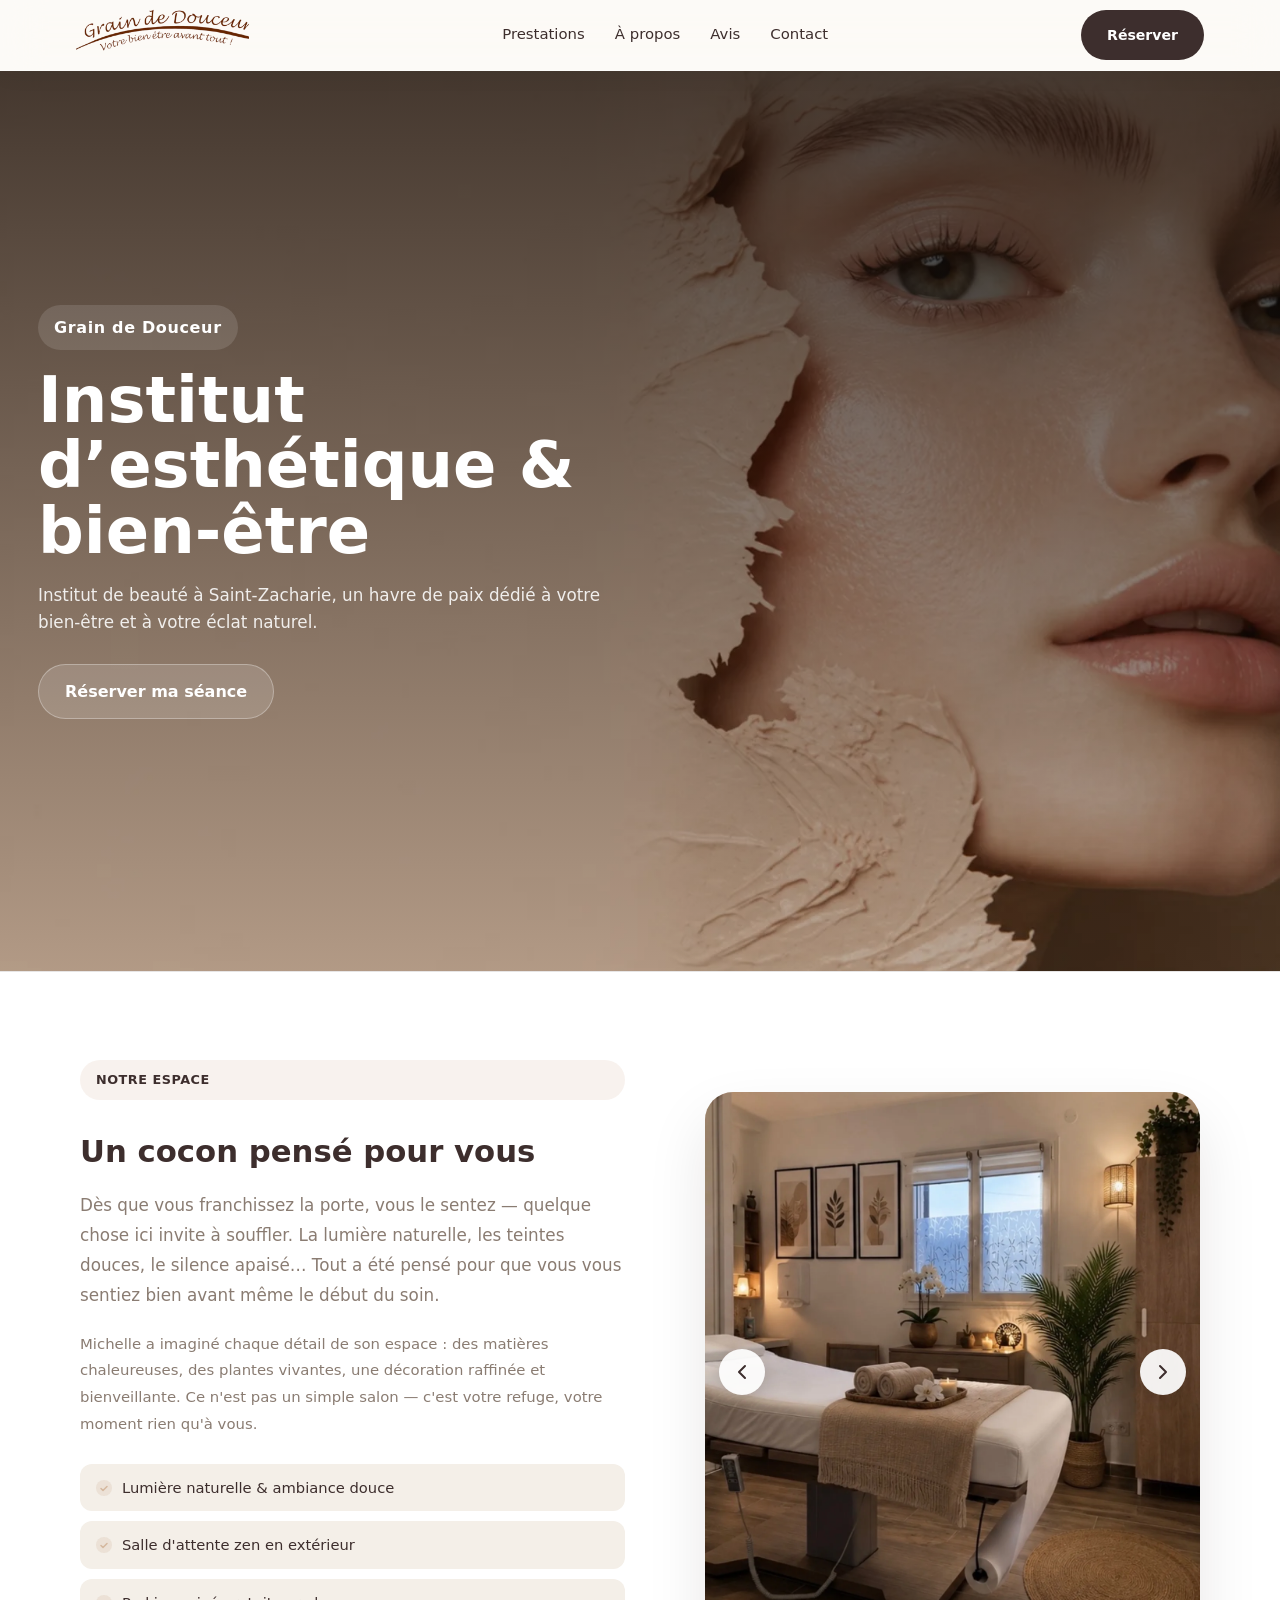
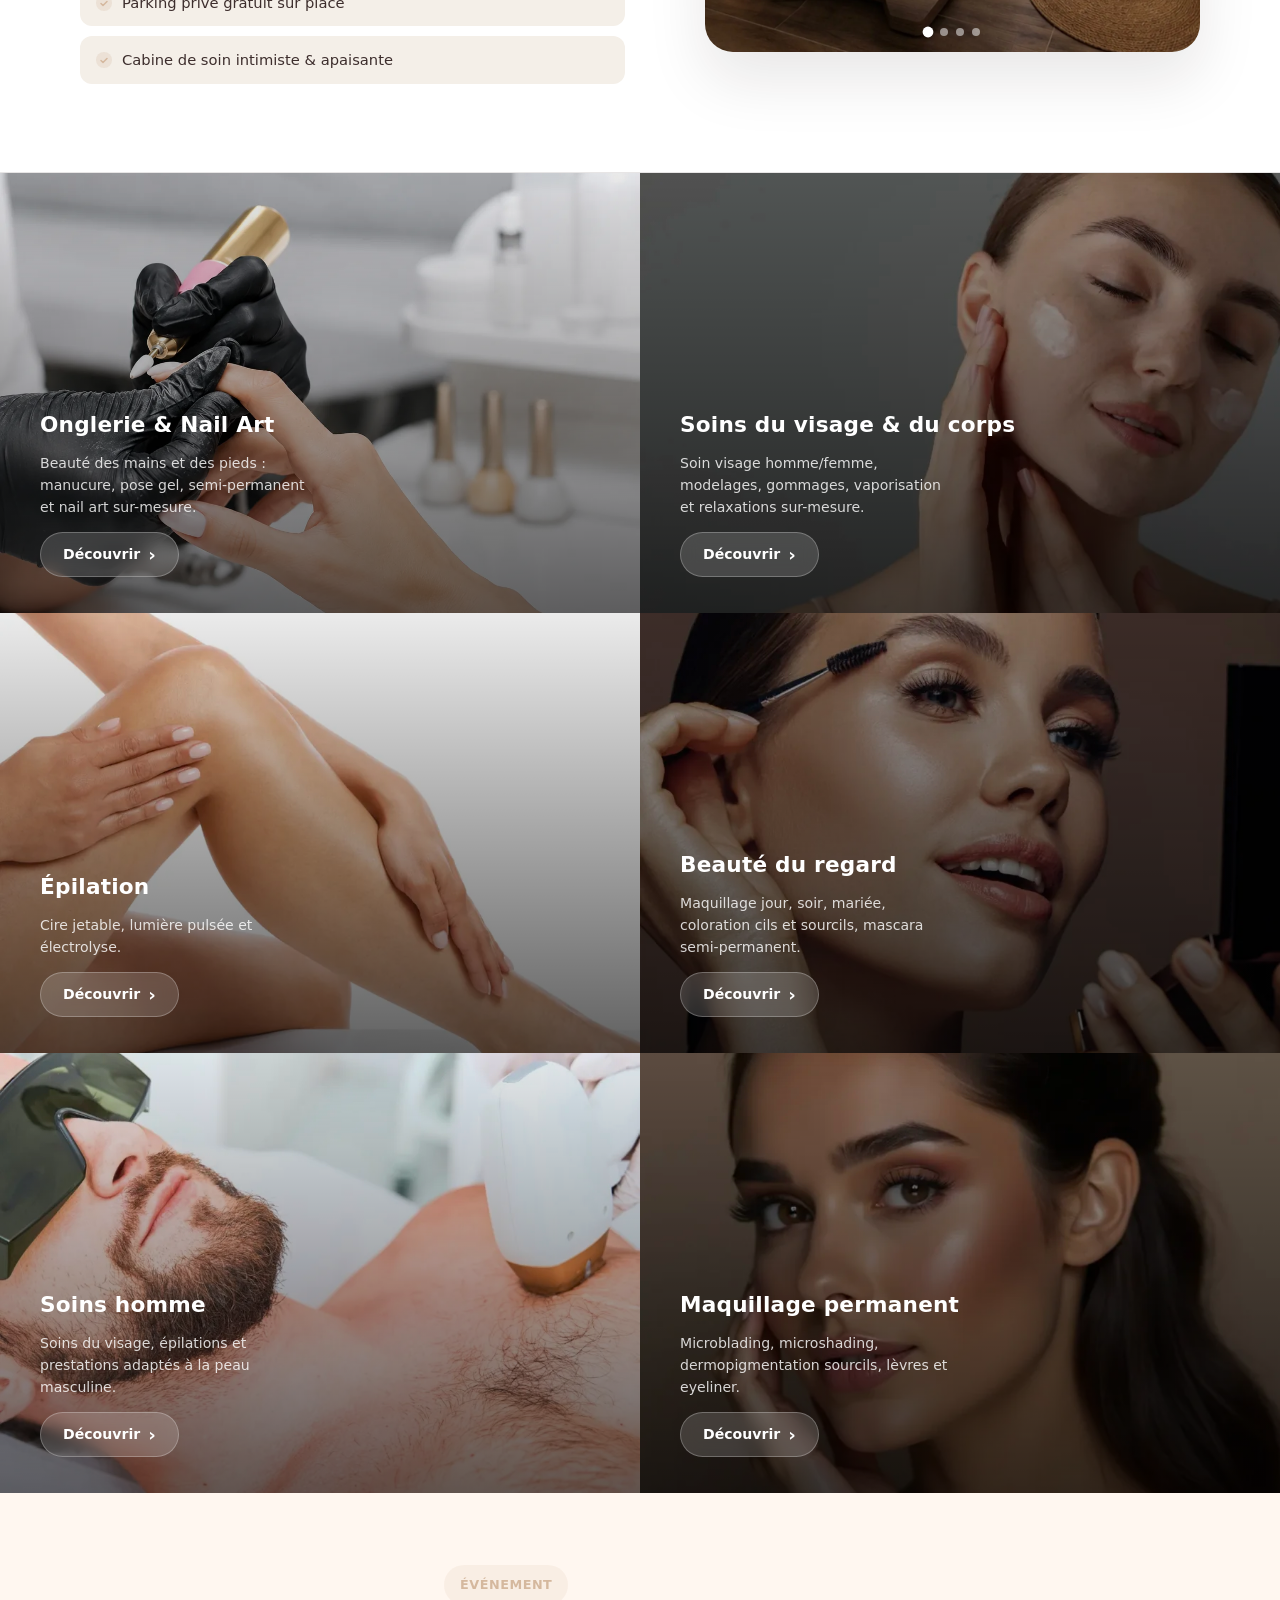
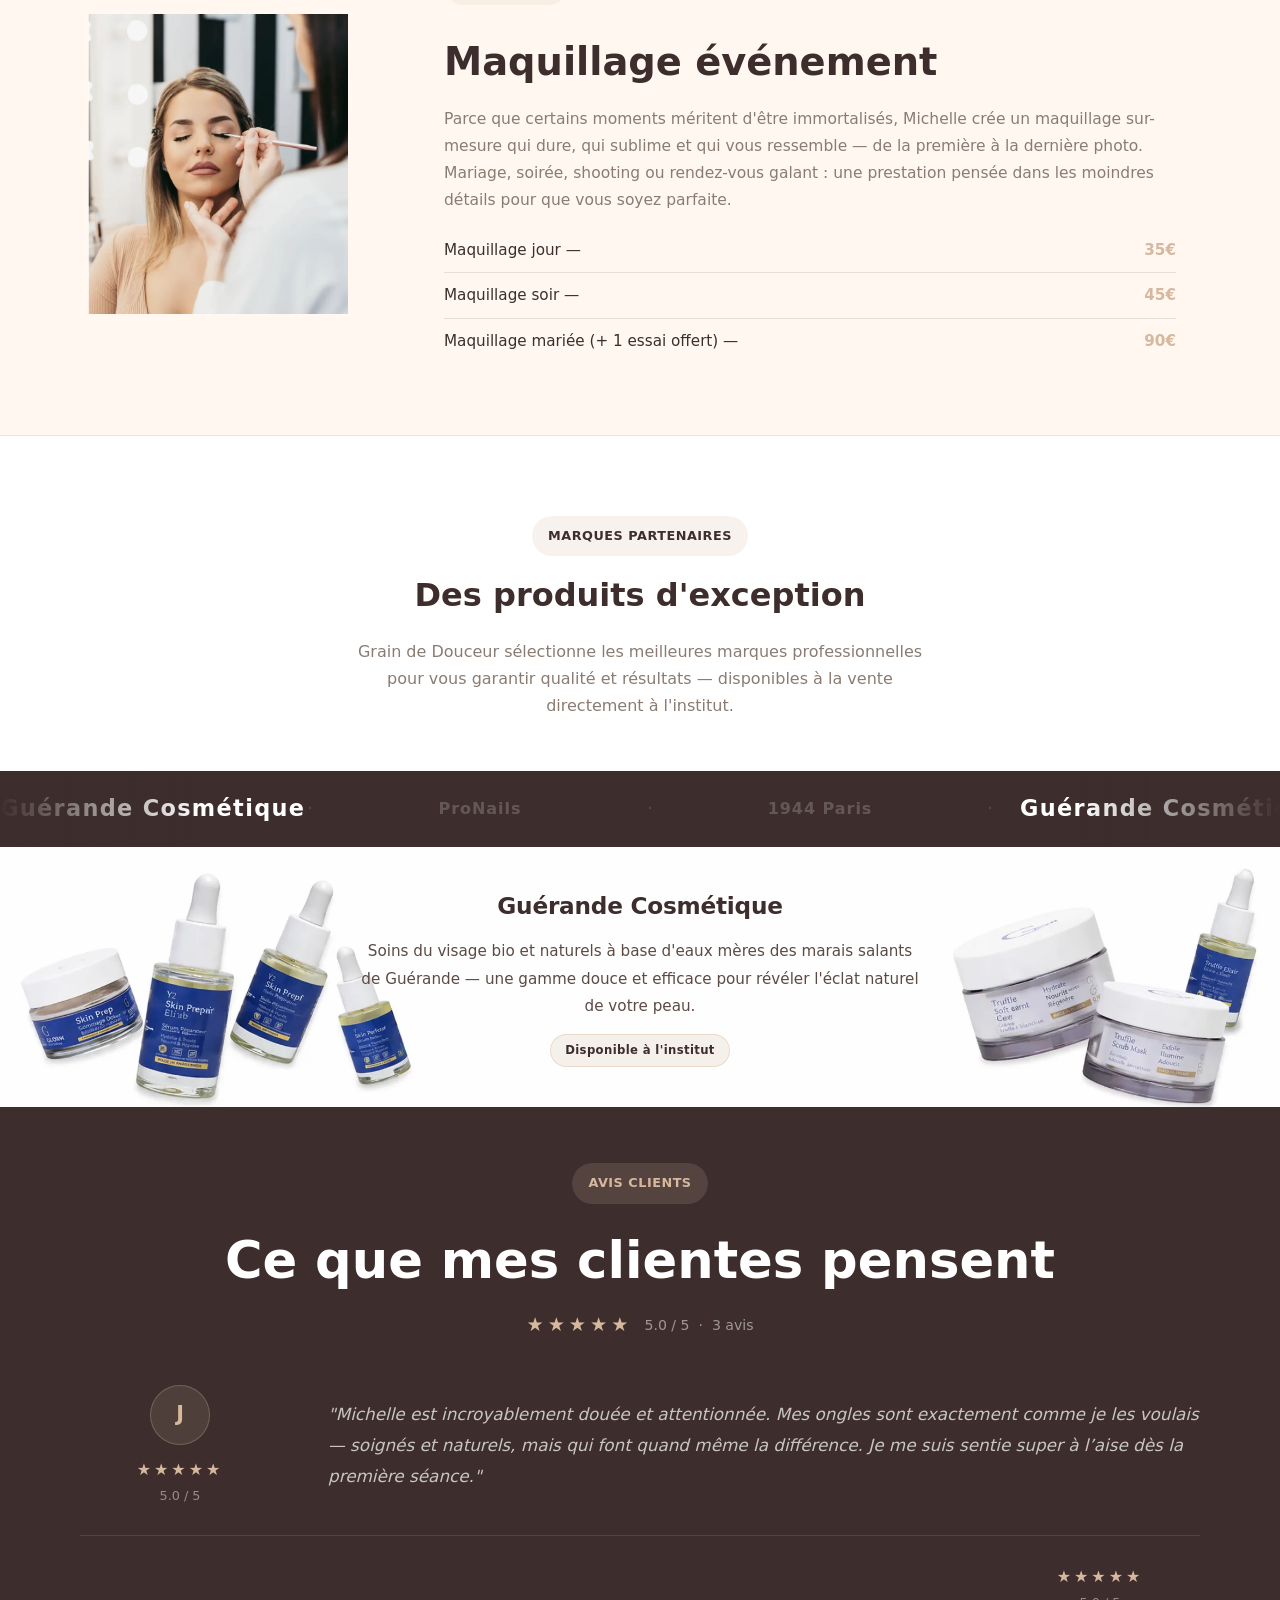
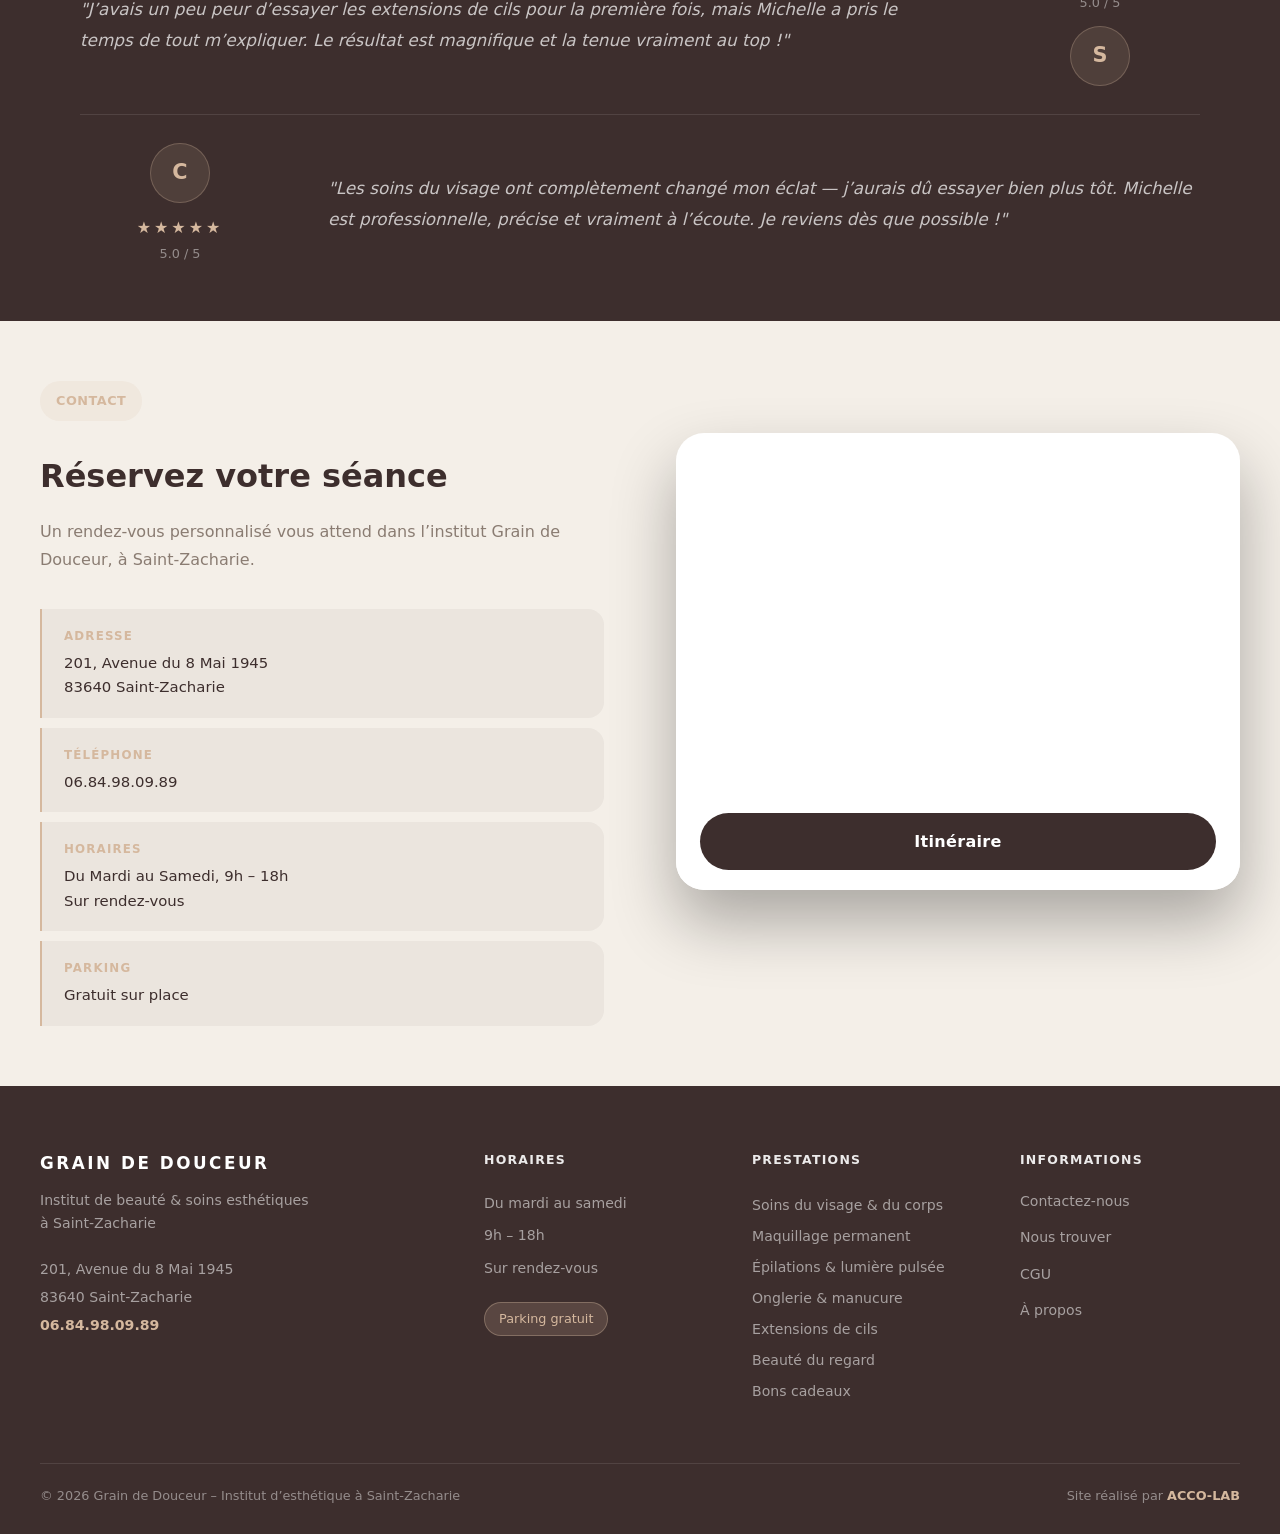
==== commit 89faddb6: "perf: recompresse images critiques + logo.png → logo.webp - onglerie.webp : PNG mal encodé 1 625 Ko " ====
--- a/index.html
+++ b/index.html
@@ -13,7 +13,7 @@
   <header class="topnav">
     <div class="topnav-inner">
       <a href="index.html" class="topnav-logo">
-        <img src="image/logo.png" alt="Grain de Douceur">
+        <img src="image/logo.webp" alt="Grain de Douceur">
       </a>
       <nav class="topnav-links">
         <a href="#prestations">Prestations</a>
@@ -339,7 +339,7 @@
       </div>
       <div class="contact-map">
         <iframe
-          src="https://maps.google.com/maps?q=201+Avenue+du+8+Mai+1945,+83640+Saint-Zacharie,+France&output=embed&z=17&hl=fr"
+          src="https://maps.google.com/maps?q=201+Av.+du+Huit+Mai+1945,+83640+Saint-Zacharie,+France&output=embed&z=17&hl=fr"
           width="100%"
           height="360"
           style="border:0; display:block;"
@@ -349,7 +349,7 @@
           title="Institut Grain de Douceur – Saint-Zacharie">
         </iframe>
         <div class="contact-map-cta">
-          <a href="https://www.google.com/maps/dir/?api=1&destination=201+Avenue+du+8+Mai+1945%2C+83640+Saint-Zacharie%2C+France" target="_blank" rel="noopener noreferrer" class="button contact-map-btn">Itinéraire</a>
+          <a href="https://maps.app.goo.gl/8bTKoYMkktAown4m8" target="_blank" rel="noopener noreferrer" class="button contact-map-btn">Itinéraire</a>
         </div>
       </div>
     </div>
